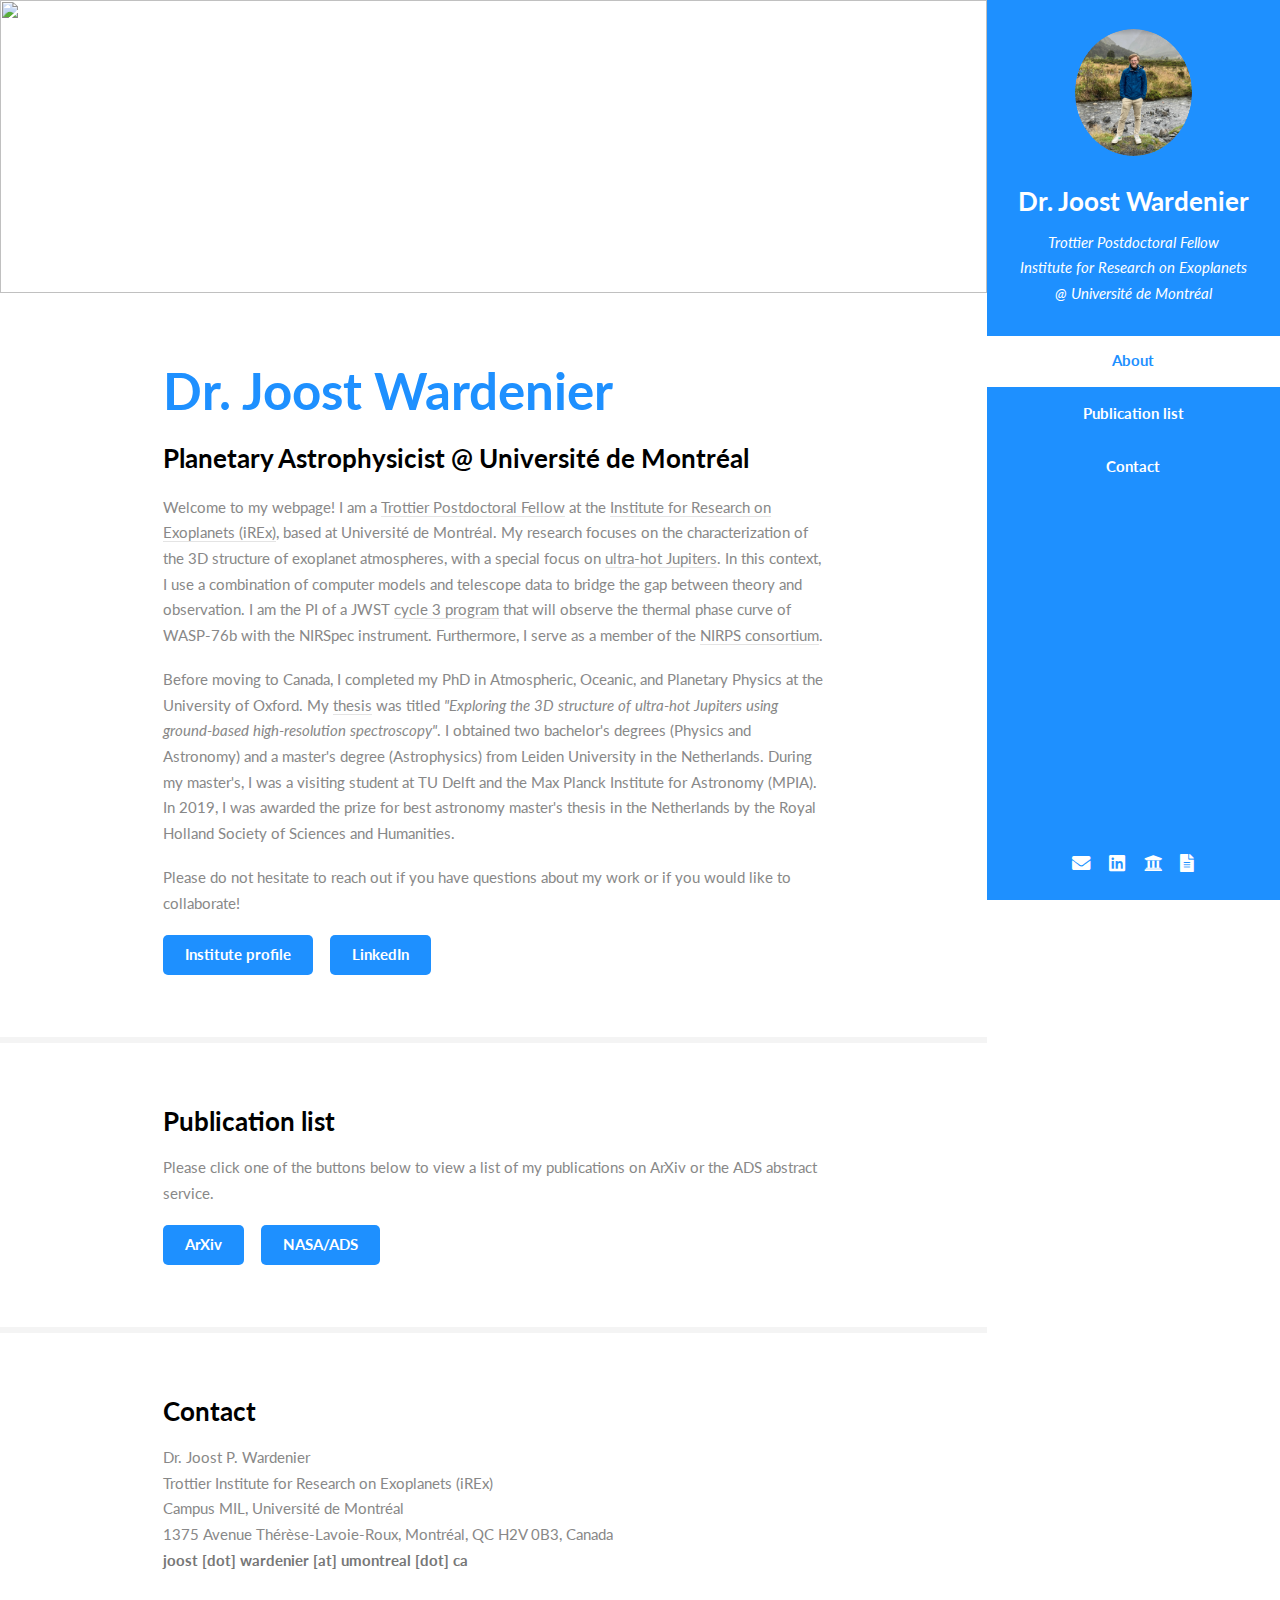
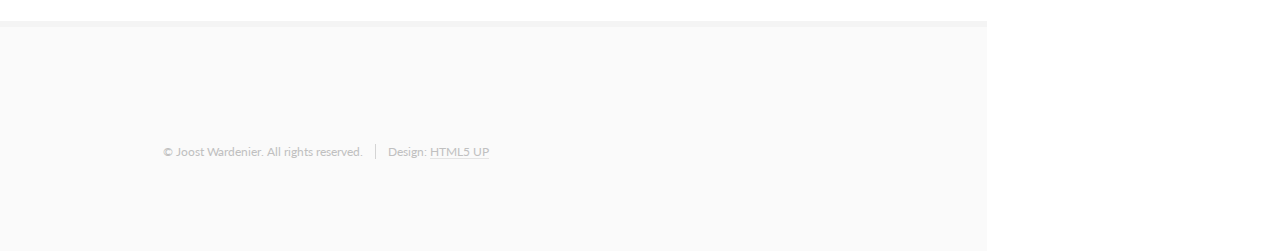
==== index.html @ abd18cdd "Update index.html" ====
<!DOCTYPE HTML>
<!--
	Read Only by HTML5 UP
	html5up.net | @ajlkn
	Free for personal and commercial use under the CCA 3.0 license (html5up.net/license)
-->
<html>
	<head>
		<title>Dr. Joost Wardenier</title>
		<meta charset="utf-8" />
		<meta name="viewport" content="width=device-width, initial-scale=1, user-scalable=no" />
		<link rel="stylesheet" href="assets/css/main.css" />
		<link rel="icon" type="image/x-icon" href="images/jwst.png">

		<meta name="keywords" content="joost, wardenier, exoplanets, atmospheres, astronomy, montreal, oxford, leiden">
		<meta name="description" content="Personal webpage of Dr. Joost Wardenier -- Planetary astrophysicist @ Université de Montréal">
		<meta name="author" content="Joost Wardenier">
	</head>
	<body class="is-preload">

		<!-- Header -->
			<section id="header">
				<header>
					<span class="image avatar"><img src="images/avatar4.png" alt="" /></span>
					<h1 id="logo"><a href="#">Dr. Joost Wardenier</a></h1>
					<p>Trottier Postdoctoral Fellow<br />
					Institute for Research on Exoplanets <br />
					@ Université de Montréal </p>
				</header>
				<nav id="nav">
					<ul>
						<li> <b> <a href="#one" class="active"> About </a> </b> </li>
						<li> <b> <a href="#two">Publication list</a> </b> </li>
						<li> <b> <a href="#three">Contact</a> </b> </li>
					</ul>
				</nav>
				<footer>
					<ul class="icons">
						<li><a href="#three" class="icon solid fa-envelope"><span class="label">Email</span></a></li>
						<li><a href="https://www.linkedin.com/in/joostwardenier/" class="icon brands fa-linkedin"><span class="label">LinkedIn</span></a></li>
						<li><a href="https://exoplanetes.umontreal.ca/en/team-member/joost-wardenier/" class="icon solid fa-university"><span class="label">iREx</span></a></li>
						<li><a href="https://ui.adsabs.harvard.edu/search/q=author%3A%22Wardenier%2C%20J.%22%20year%3A2018-&sort=date%20desc%2C%20bibcode%20desc&p_=0" class="icon solid fa-file-alt"><span class="label">NASA/ADS</span></a></li>
						<!-- <li><a href="#" class="icon brands fa-github"><span class="label">Github</span></a></li> -->
					</ul>
				</footer>
			</section>

		<!-- Wrapper -->
			<div id="wrapper">

				<!-- Main -->
					<div id="main">

						<!-- One -->
							<section id="one">
								<div class="image main" data-position="center">
									<img src="images/banner.png" alt="" />
								</div>
								<div class="container">
									<header class="major">
										<h2>Dr. Joost Wardenier</h2>
										<p><font color="black">Planetary Astrophysicist @ Université de Montréal</font></p>
									</header>
									<p>Welcome to my webpage! I am a <a href="https://www.trottierfoundation.com/">Trottier Postdoctoral Fellow</a> at the <a href="https://exoplanetes.umontreal.ca/en">
										Institute for Research on Exoplanets (iREx)</a>, based at Université de Montréal.
									My research focuses on the characterization of the 3D structure of exoplanet atmospheres, with a special focus on
                  <a href="https://en.wikipedia.org/wiki/Hot_Jupiter#Ultra-hot_Jupiters">ultra-hot Jupiters</a>. In this context, I use a combination of computer models
									and telescope data to bridge the gap between theory and observation. I am the PI of a JWST <a href="https://www.stsci.edu/jwst/science-execution/program-information?id=5268">cycle 3 program</a>
									that will observe the thermal phase curve of
									WASP-76b with the NIRSpec instrument. Furthermore, I serve as a member of the <a href="https://www.eso.org/public/teles-instr/lasilla/36/nirps/">NIRPS consortium</a>.
								  </p> Before moving to Canada, I completed my PhD in Atmospheric, Oceanic, and Planetary Physics at the University of Oxford.
									My <a href="https://ora.ox.ac.uk/objects/uuid:b738a92e-bef1-4153-9829-dae3464c5ecd">thesis</a> was titled <i>"Exploring the 3D structure of ultra-hot Jupiters using ground-based high-resolution spectroscopy"</i>. I obtained two bachelor's
									degrees (Physics and Astronomy) and a master's degree (Astrophysics) from Leiden University in the Netherlands. During my master's, I was a visiting student
									at TU Delft and the Max Planck Institute for Astronomy (MPIA). In 2019, I was awarded the prize for best astronomy master's thesis in the Netherlands by
								  the Royal Holland Society of Sciences and Humanities.</p> Please do not hesitate to reach out if you have questions about my work or if you would like to collaborate! </p>
									<ul class="actions">
										<li><a href="https://exoplanetes.umontreal.ca/en/team-member/joost-wardenier/" class="button primary">Institute profile</a></li>
										<li><a href="https://www.linkedin.com/in/joostwardenier/" class="button primary">LinkedIn</a></li>
									</ul>
								</div>

              <!-- <div style="max-width:980px;margin:5px auto 10px auto;font-size:14px;">
								<div style="position:relative;padding: 0 0 67% 0;height:0;overflow:hidden;">
									<iframe style="position:absolute;top:0;left:0;width:80%;height:80%;display:block" src="https://www.fla-shop.com/visited-countries/embed/?vc=1ca032&uc=b3c3ca&hc=40bfa6&bc=ffffff" frameborder="0" scrolling="no"></iframe>
								</div>Create a map on <a href="https://www.fla-shop.com/visited-countries/">Fla-shop.com</a>
							</div> -->
							</section>

							<section id="two">
								<div class="container">
									<h3><font color="black">Publication list</font></h3>
									<p>Please click one of the buttons below to view a list of my publications on ArXiv or the ADS abstract service.
									 </p>
									 <ul class="actions">
	 									<li><a href="https://arxiv.org/search/?searchtype=author&query=Wardenier%2C+J+P" class="button primary">ArXiv</a></li>
	 									<li><a href="https://ui.adsabs.harvard.edu/search/q=author%3A%22Wardenier%2C%20J.%22%20year%3A2018-&sort=date%20desc%2C%20bibcode%20desc&p_=0" class="button primary">NASA/ADS</a></li>
	 								</ul>
								</div>
							</section>

						<section id="three">
							<div class="container">
								<h3><font color="black">Contact</font></h3>
								<p>Dr. Joost P. Wardenier <br> Trottier Institute for Research on Exoplanets (iREx) <br>
									 Campus MIL, Université de Montréal <br>
									 1375 Avenue Thérèse-Lavoie-Roux, Montréal, QC H2V 0B3, Canada <br>
								   <b>joost [dot] wardenier [at] umontreal [dot] ca</b>
								 </p>
							</div>
						</section>



				<!-- Footer -->
					<section id="footer">
						<div class="container">
							<ul class="copyright">
								<li>&copy; Joost Wardenier. All rights reserved.</li><li>Design: <a href="http://html5up.net">HTML5 UP</a></li>
							</ul>
						</div>
					</section>

			</div>

		<!-- Scripts -->
			<script src="assets/js/jquery.min.js"></script>
			<script src="assets/js/jquery.scrollex.min.js"></script>
			<script src="assets/js/jquery.scrolly.min.js"></script>
			<script src="assets/js/browser.min.js"></script>
			<script src="assets/js/breakpoints.min.js"></script>
			<script src="assets/js/util.js"></script>
			<script src="assets/js/main.js"></script>

	</body>
</html>
---- assets/css/main.css ----
@import url("fontawesome-all.min.css");
@import url("https://fonts.googleapis.com/css?family=Lato:400,400italic,700,700italic|Source+Code+Pro:400");

/*
	Read Only by HTML5 UP
	html5up.net | @ajlkn
	Free for personal and commercial use under the CCA 3.0 license (html5up.net/license)
*/

html, body, div, span, applet, object,
iframe, h1, h2, h3, h4, h5, h6, p, blockquote,
pre, a, abbr, acronym, address, big, cite,
code, del, dfn, em, img, ins, kbd, q, s, samp,
small, strike, strong, sub, sup, tt, var, b,
u, i, center, dl, dt, dd, ol, ul, li, fieldset,
form, label, legend, table, caption, tbody,
tfoot, thead, tr, th, td, article, aside,
canvas, details, embed, figure, figcaption,
footer, header, hgroup, menu, nav, output, ruby,
section, summary, time, mark, audio, video {
	margin: 0;
	padding: 0;
	border: 0;
	font-size: 100%;
	font: inherit;
	vertical-align: baseline;}

article, aside, details, figcaption, figure,
footer, header, hgroup, menu, nav, section {
	display: block;}

body {
	line-height: 1;
}

ol, ul {
	list-style: none;
}

blockquote, q {
	quotes: none;
}

	blockquote:before, blockquote:after, q:before, q:after {
		content: '';
		content: none;
	}

table {
	border-collapse: collapse;
	border-spacing: 0;
}

body {
	-webkit-text-size-adjust: none;
}

mark {
	background-color: transparent;
	color: inherit;
}

input::-moz-focus-inner {
	border: 0;
	padding: 0;
}

input, select, textarea {
	-moz-appearance: none;
	-webkit-appearance: none;
	-ms-appearance: none;
	appearance: none;
}

/* Basic */

	html {
		box-sizing: border-box;
	}

	*, *:before, *:after {
		box-sizing: inherit;
	}

	body {
		background: #fff;
	}

		body.is-preload *, body.is-preload *:before, body.is-preload *:after {
			-moz-animation: none !important;
			-webkit-animation: none !important;
			-ms-animation: none !important;
			animation: none !important;
			-moz-transition: none !important;
			-webkit-transition: none !important;
			-ms-transition: none !important;
			transition: none !important;
		}

	body, input, select, textarea {
		color: #888;
		font-family: "Lato", sans-serif;
		font-size: 16pt;
		font-weight: 400;
		line-height: 1.75em;
	}

	a {
		-moz-transition: color 0.2s ease-in-out, border-color 0.2s ease-in-out;
		-webkit-transition: color 0.2s ease-in-out, border-color 0.2s ease-in-out;
		-ms-transition: color 0.2s ease-in-out, border-color 0.2s ease-in-out;
		transition: color 0.2s ease-in-out, border-color 0.2s ease-in-out;
		border-bottom: solid 1px #e4e4e4;
		color: inherit;
		text-decoration: none;
	}

		a:hover {
			border-bottom-color: transparent;
			color: #1E90FF !important;
		}

	strong, b {
		color: #777;
		font-weight: 700;
	}

	em, i {
		font-style: italic;
	}

	p {
		margin: 0 0 1.25em 0;
	}

	h1, h2, h3, h4, h5, h6 {
		color: #777;
		font-weight: 700;
		line-height: 1em;
		margin: 0 0 0.5625em 0;
	}

		h1 a, h2 a, h3 a, h4 a, h5 a, h6 a {
			border: 0;
			color: inherit;
			text-decoration: none;
		}

	h2 {
		font-size: 2em;
		line-height: 1.5em;
	}

	h3 {
		font-size: 1.75em;
		line-height: 1.5em;
	}

	h4 {
		font-size: 1.25em;
		line-height: 1.5em;
	}

	h5 {
		font-size: 0.9em;
		line-height: 1.5em;
	}

	h6 {
		font-size: 0.7em;
		line-height: 1.5em;
	}

	sub {
		font-size: 0.8em;
		position: relative;
		top: 0.5em;
	}

	sup {
		font-size: 0.8em;
		position: relative;
		top: -0.5em;
	}

	hr {
		border: 0;
		border-bottom: solid 2px #f4f4f4;
		margin: 2.25em 0;
	}

		hr.major {
			margin: 3.375em 0;
		}

	blockquote {
		border-left: solid 8px #e4e4e4;
		font-style: italic;
		margin: 0 0 2.25em 0;
		padding: 0.5em 0 0.5em 2em;
	}

	code {
		background: #555;
		border-radius: 5px;
		color: #fff;
		font-family: "Source Code Pro", monospace;
		font-size: 0.9em;
		margin: 0 0.25em;
		padding: 0.25em 0.65em;
	}

	pre {
		font-family: "Source Code Pro", monospace;
		font-size: 0.9em;
		margin: 0 0 2.25em 0;
	}

		pre code {
			-webkit-overflow-scrolling: touch;
			display: block;
			line-height: 1.5em;
			overflow-x: auto;
			padding: 1em 1.5em;
		}

	.align-left {
		text-align: left;
	}

	.align-center {
		text-align: center;
	}

	.align-right {
		text-align: right;
	}

/* Row */

	.row {
		display: flex;
		flex-wrap: wrap;
		box-sizing: border-box;
		align-items: stretch;
	}

		.row > * {
			box-sizing: border-box;
		}

		.row.gtr-uniform > * > :last-child {
			margin-bottom: 0;
		}

		.row.aln-left {
			justify-content: flex-start;
		}

		.row.aln-center {
			justify-content: center;
		}

		.row.aln-right {
			justify-content: flex-end;
		}

		.row.aln-top {
			align-items: flex-start;
		}

		.row.aln-middle {
			align-items: center;
		}

		.row.aln-bottom {
			align-items: flex-end;
		}

		.row > .imp {
			order: -1;
		}

		.row > .col-1 {
			width: 8.33333%;
		}

		.row > .off-1 {
			margin-left: 8.33333%;
		}

		.row > .col-2 {
			width: 16.66667%;
		}

		.row > .off-2 {
			margin-left: 16.66667%;
		}

		.row > .col-3 {
			width: 25%;
		}

		.row > .off-3 {
			margin-left: 25%;
		}

		.row > .col-4 {
			width: 33.33333%;
		}

		.row > .off-4 {
			margin-left: 33.33333%;
		}

		.row > .col-5 {
			width: 41.66667%;
		}

		.row > .off-5 {
			margin-left: 41.66667%;
		}

		.row > .col-6 {
			width: 50%;
		}

		.row > .off-6 {
			margin-left: 50%;
		}

		.row > .col-7 {
			width: 58.33333%;
		}

		.row > .off-7 {
			margin-left: 58.33333%;
		}

		.row > .col-8 {
			width: 66.66667%;
		}

		.row > .off-8 {
			margin-left: 66.66667%;
		}

		.row > .col-9 {
			width: 75%;
		}

		.row > .off-9 {
			margin-left: 75%;
		}

		.row > .col-10 {
			width: 83.33333%;
		}

		.row > .off-10 {
			margin-left: 83.33333%;
		}

		.row > .col-11 {
			width: 91.66667%;
		}

		.row > .off-11 {
			margin-left: 91.66667%;
		}

		.row > .col-12 {
			width: 100%;
		}

		.row > .off-12 {
			margin-left: 100%;
		}

		.row.gtr-0 {
			margin-top: 0;
			margin-left: 0em;
		}

			.row.gtr-0 > * {
				padding: 0 0 0 0em;
			}

			.row.gtr-0.gtr-uniform {
				margin-top: 0em;
			}

				.row.gtr-0.gtr-uniform > * {
					padding-top: 0em;
				}

		.row.gtr-25 {
			margin-top: 0;
			margin-left: -0.5em;
		}

			.row.gtr-25 > * {
				padding: 0 0 0 0.5em;
			}

			.row.gtr-25.gtr-uniform {
				margin-top: -0.5em;
			}

				.row.gtr-25.gtr-uniform > * {
					padding-top: 0.5em;
				}

		.row.gtr-50 {
			margin-top: 0;
			margin-left: -1em;
		}

			.row.gtr-50 > * {
				padding: 0 0 0 1em;
			}

			.row.gtr-50.gtr-uniform {
				margin-top: -1em;
			}

				.row.gtr-50.gtr-uniform > * {
					padding-top: 1em;
				}

		.row {
			margin-top: 0;
			margin-left: -2em;
		}

			.row > * {
				padding: 0 0 0 2em;
			}

			.row.gtr-uniform {
				margin-top: -2em;
			}

				.row.gtr-uniform > * {
					padding-top: 2em;
				}

		.row.gtr-150 {
			margin-top: 0;
			margin-left: -3em;
		}

			.row.gtr-150 > * {
				padding: 0 0 0 3em;
			}

			.row.gtr-150.gtr-uniform {
				margin-top: -3em;
			}

				.row.gtr-150.gtr-uniform > * {
					padding-top: 3em;
				}

		.row.gtr-200 {
			margin-top: 0;
			margin-left: -4em;
		}

			.row.gtr-200 > * {
				padding: 0 0 0 4em;
			}

			.row.gtr-200.gtr-uniform {
				margin-top: -4em;
			}

				.row.gtr-200.gtr-uniform > * {
					padding-top: 4em;
				}

		@media screen and (max-width: 1680px) {

			.row {
				display: flex;
				flex-wrap: wrap;
				box-sizing: border-box;
				align-items: stretch;
			}

				.row > * {
					box-sizing: border-box;
				}

				.row.gtr-uniform > * > :last-child {
					margin-bottom: 0;
				}

				.row.aln-left {
					justify-content: flex-start;
				}

				.row.aln-center {
					justify-content: center;
				}

				.row.aln-right {
					justify-content: flex-end;
				}

				.row.aln-top {
					align-items: flex-start;
				}

				.row.aln-middle {
					align-items: center;
				}

				.row.aln-bottom {
					align-items: flex-end;
				}

				.row > .imp-xlarge {
					order: -1;
				}

				.row > .col-1-xlarge {
					width: 8.33333%;
				}

				.row > .off-1-xlarge {
					margin-left: 8.33333%;
				}

				.row > .col-2-xlarge {
					width: 16.66667%;
				}

				.row > .off-2-xlarge {
					margin-left: 16.66667%;
				}

				.row > .col-3-xlarge {
					width: 25%;
				}

				.row > .off-3-xlarge {
					margin-left: 25%;
				}

				.row > .col-4-xlarge {
					width: 33.33333%;
				}

				.row > .off-4-xlarge {
					margin-left: 33.33333%;
				}

				.row > .col-5-xlarge {
					width: 41.66667%;
				}

				.row > .off-5-xlarge {
					margin-left: 41.66667%;
				}

				.row > .col-6-xlarge {
					width: 50%;
				}

				.row > .off-6-xlarge {
					margin-left: 50%;
				}

				.row > .col-7-xlarge {
					width: 58.33333%;
				}

				.row > .off-7-xlarge {
					margin-left: 58.33333%;
				}

				.row > .col-8-xlarge {
					width: 66.66667%;
				}

				.row > .off-8-xlarge {
					margin-left: 66.66667%;
				}

				.row > .col-9-xlarge {
					width: 75%;
				}

				.row > .off-9-xlarge {
					margin-left: 75%;
				}

				.row > .col-10-xlarge {
					width: 83.33333%;
				}

				.row > .off-10-xlarge {
					margin-left: 83.33333%;
				}

				.row > .col-11-xlarge {
					width: 91.66667%;
				}

				.row > .off-11-xlarge {
					margin-left: 91.66667%;
				}

				.row > .col-12-xlarge {
					width: 100%;
				}

				.row > .off-12-xlarge {
					margin-left: 100%;
				}

				.row.gtr-0 {
					margin-top: 0;
					margin-left: 0em;
				}

					.row.gtr-0 > * {
						padding: 0 0 0 0em;
					}

					.row.gtr-0.gtr-uniform {
						margin-top: 0em;
					}

						.row.gtr-0.gtr-uniform > * {
							padding-top: 0em;
						}

				.row.gtr-25 {
					margin-top: 0;
					margin-left: -0.5em;
				}

					.row.gtr-25 > * {
						padding: 0 0 0 0.5em;
					}

					.row.gtr-25.gtr-uniform {
						margin-top: -0.5em;
					}

						.row.gtr-25.gtr-uniform > * {
							padding-top: 0.5em;
						}

				.row.gtr-50 {
					margin-top: 0;
					margin-left: -1em;
				}

					.row.gtr-50 > * {
						padding: 0 0 0 1em;
					}

					.row.gtr-50.gtr-uniform {
						margin-top: -1em;
					}

						.row.gtr-50.gtr-uniform > * {
							padding-top: 1em;
						}

				.row {
					margin-top: 0;
					margin-left: -2em;
				}

					.row > * {
						padding: 0 0 0 2em;
					}

					.row.gtr-uniform {
						margin-top: -2em;
					}

						.row.gtr-uniform > * {
							padding-top: 2em;
						}

				.row.gtr-150 {
					margin-top: 0;
					margin-left: -3em;
				}

					.row.gtr-150 > * {
						padding: 0 0 0 3em;
					}

					.row.gtr-150.gtr-uniform {
						margin-top: -3em;
					}

						.row.gtr-150.gtr-uniform > * {
							padding-top: 3em;
						}

				.row.gtr-200 {
					margin-top: 0;
					margin-left: -4em;
				}

					.row.gtr-200 > * {
						padding: 0 0 0 4em;
					}

					.row.gtr-200.gtr-uniform {
						margin-top: -4em;
					}

						.row.gtr-200.gtr-uniform > * {
							padding-top: 4em;
						}

		}

		@media screen and (max-width: 1280px) {

			.row {
				display: flex;
				flex-wrap: wrap;
				box-sizing: border-box;
				align-items: stretch;
			}

				.row > * {
					box-sizing: border-box;
				}

				.row.gtr-uniform > * > :last-child {
					margin-bottom: 0;
				}

				.row.aln-left {
					justify-content: flex-start;
				}

				.row.aln-center {
					justify-content: center;
				}

				.row.aln-right {
					justify-content: flex-end;
				}

				.row.aln-top {
					align-items: flex-start;
				}

				.row.aln-middle {
					align-items: center;
				}

				.row.aln-bottom {
					align-items: flex-end;
				}

				.row > .imp-large {
					order: -1;
				}

				.row > .col-1-large {
					width: 8.33333%;
				}

				.row > .off-1-large {
					margin-left: 8.33333%;
				}

				.row > .col-2-large {
					width: 16.66667%;
				}

				.row > .off-2-large {
					margin-left: 16.66667%;
				}

				.row > .col-3-large {
					width: 25%;
				}

				.row > .off-3-large {
					margin-left: 25%;
				}

				.row > .col-4-large {
					width: 33.33333%;
				}

				.row > .off-4-large {
					margin-left: 33.33333%;
				}

				.row > .col-5-large {
					width: 41.66667%;
				}

				.row > .off-5-large {
					margin-left: 41.66667%;
				}

				.row > .col-6-large {
					width: 50%;
				}

				.row > .off-6-large {
					margin-left: 50%;
				}

				.row > .col-7-large {
					width: 58.33333%;
				}

				.row > .off-7-large {
					margin-left: 58.33333%;
				}

				.row > .col-8-large {
					width: 66.66667%;
				}

				.row > .off-8-large {
					margin-left: 66.66667%;
				}

				.row > .col-9-large {
					width: 75%;
				}

				.row > .off-9-large {
					margin-left: 75%;
				}

				.row > .col-10-large {
					width: 83.33333%;
				}

				.row > .off-10-large {
					margin-left: 83.33333%;
				}

				.row > .col-11-large {
					width: 91.66667%;
				}

				.row > .off-11-large {
					margin-left: 91.66667%;
				}

				.row > .col-12-large {
					width: 100%;
				}

				.row > .off-12-large {
					margin-left: 100%;
				}

				.row.gtr-0 {
					margin-top: 0;
					margin-left: 0em;
				}

					.row.gtr-0 > * {
						padding: 0 0 0 0em;
					}

					.row.gtr-0.gtr-uniform {
						margin-top: 0em;
					}

						.row.gtr-0.gtr-uniform > * {
							padding-top: 0em;
						}

				.row.gtr-25 {
					margin-top: 0;
					margin-left: -0.375em;
				}

					.row.gtr-25 > * {
						padding: 0 0 0 0.375em;
					}

					.row.gtr-25.gtr-uniform {
						margin-top: -0.375em;
					}

						.row.gtr-25.gtr-uniform > * {
							padding-top: 0.375em;
						}

				.row.gtr-50 {
					margin-top: 0;
					margin-left: -0.75em;
				}

					.row.gtr-50 > * {
						padding: 0 0 0 0.75em;
					}

					.row.gtr-50.gtr-uniform {
						margin-top: -0.75em;
					}

						.row.gtr-50.gtr-uniform > * {
							padding-top: 0.75em;
						}

				.row {
					margin-top: 0;
					margin-left: -1.5em;
				}

					.row > * {
						padding: 0 0 0 1.5em;
					}

					.row.gtr-uniform {
						margin-top: -1.5em;
					}

						.row.gtr-uniform > * {
							padding-top: 1.5em;
						}

				.row.gtr-150 {
					margin-top: 0;
					margin-left: -2.25em;
				}

					.row.gtr-150 > * {
						padding: 0 0 0 2.25em;
					}

					.row.gtr-150.gtr-uniform {
						margin-top: -2.25em;
					}

						.row.gtr-150.gtr-uniform > * {
							padding-top: 2.25em;
						}

				.row.gtr-200 {
					margin-top: 0;
					margin-left: -3em;
				}

					.row.gtr-200 > * {
						padding: 0 0 0 3em;
					}

					.row.gtr-200.gtr-uniform {
						margin-top: -3em;
					}

						.row.gtr-200.gtr-uniform > * {
							padding-top: 3em;
						}

		}

		@media screen and (max-width: 1024px) {

			.row {
				display: flex;
				flex-wrap: wrap;
				box-sizing: border-box;
				align-items: stretch;
			}

				.row > * {
					box-sizing: border-box;
				}

				.row.gtr-uniform > * > :last-child {
					margin-bottom: 0;
				}

				.row.aln-left {
					justify-content: flex-start;
				}

				.row.aln-center {
					justify-content: center;
				}

				.row.aln-right {
					justify-content: flex-end;
				}

				.row.aln-top {
					align-items: flex-start;
				}

				.row.aln-middle {
					align-items: center;
				}

				.row.aln-bottom {
					align-items: flex-end;
				}

				.row > .imp-medium {
					order: -1;
				}

				.row > .col-1-medium {
					width: 8.33333%;
				}

				.row > .off-1-medium {
					margin-left: 8.33333%;
				}

				.row > .col-2-medium {
					width: 16.66667%;
				}

				.row > .off-2-medium {
					margin-left: 16.66667%;
				}

				.row > .col-3-medium {
					width: 25%;
				}

				.row > .off-3-medium {
					margin-left: 25%;
				}

				.row > .col-4-medium {
					width: 33.33333%;
				}

				.row > .off-4-medium {
					margin-left: 33.33333%;
				}

				.row > .col-5-medium {
					width: 41.66667%;
				}

				.row > .off-5-medium {
					margin-left: 41.66667%;
				}

				.row > .col-6-medium {
					width: 50%;
				}

				.row > .off-6-medium {
					margin-left: 50%;
				}

				.row > .col-7-medium {
					width: 58.33333%;
				}

				.row > .off-7-medium {
					margin-left: 58.33333%;
				}

				.row > .col-8-medium {
					width: 66.66667%;
				}

				.row > .off-8-medium {
					margin-left: 66.66667%;
				}

				.row > .col-9-medium {
					width: 75%;
				}

				.row > .off-9-medium {
					margin-left: 75%;
				}

				.row > .col-10-medium {
					width: 83.33333%;
				}

				.row > .off-10-medium {
					margin-left: 83.33333%;
				}

				.row > .col-11-medium {
					width: 91.66667%;
				}

				.row > .off-11-medium {
					margin-left: 91.66667%;
				}

				.row > .col-12-medium {
					width: 100%;
				}

				.row > .off-12-medium {
					margin-left: 100%;
				}

				.row.gtr-0 {
					margin-top: 0;
					margin-left: 0em;
				}

					.row.gtr-0 > * {
						padding: 0 0 0 0em;
					}

					.row.gtr-0.gtr-uniform {
						margin-top: 0em;
					}

						.row.gtr-0.gtr-uniform > * {
							padding-top: 0em;
						}

				.row.gtr-25 {
					margin-top: 0;
					margin-left: -0.375em;
				}

					.row.gtr-25 > * {
						padding: 0 0 0 0.375em;
					}

					.row.gtr-25.gtr-uniform {
						margin-top: -0.375em;
					}

						.row.gtr-25.gtr-uniform > * {
							padding-top: 0.375em;
						}

				.row.gtr-50 {
					margin-top: 0;
					margin-left: -0.75em;
				}

					.row.gtr-50 > * {
						padding: 0 0 0 0.75em;
					}

					.row.gtr-50.gtr-uniform {
						margin-top: -0.75em;
					}

						.row.gtr-50.gtr-uniform > * {
							padding-top: 0.75em;
						}

				.row {
					margin-top: 0;
					margin-left: -1.5em;
				}

					.row > * {
						padding: 0 0 0 1.5em;
					}

					.row.gtr-uniform {
						margin-top: -1.5em;
					}

						.row.gtr-uniform > * {
							padding-top: 1.5em;
						}

				.row.gtr-150 {
					margin-top: 0;
					margin-left: -2.25em;
				}

					.row.gtr-150 > * {
						padding: 0 0 0 2.25em;
					}

					.row.gtr-150.gtr-uniform {
						margin-top: -2.25em;
					}

						.row.gtr-150.gtr-uniform > * {
							padding-top: 2.25em;
						}

				.row.gtr-200 {
					margin-top: 0;
					margin-left: -3em;
				}

					.row.gtr-200 > * {
						padding: 0 0 0 3em;
					}

					.row.gtr-200.gtr-uniform {
						margin-top: -3em;
					}

						.row.gtr-200.gtr-uniform > * {
							padding-top: 3em;
						}

		}

		@media screen and (max-width: 736px) {

			.row {
				display: flex;
				flex-wrap: wrap;
				box-sizing: border-box;
				align-items: stretch;
			}

				.row > * {
					box-sizing: border-box;
				}

				.row.gtr-uniform > * > :last-child {
					margin-bottom: 0;
				}

				.row.aln-left {
					justify-content: flex-start;
				}

				.row.aln-center {
					justify-content: center;
				}

				.row.aln-right {
					justify-content: flex-end;
				}

				.row.aln-top {
					align-items: flex-start;
				}

				.row.aln-middle {
					align-items: center;
				}

				.row.aln-bottom {
					align-items: flex-end;
				}

				.row > .imp-small {
					order: -1;
				}

				.row > .col-1-small {
					width: 8.33333%;
				}

				.row > .off-1-small {
					margin-left: 8.33333%;
				}

				.row > .col-2-small {
					width: 16.66667%;
				}

				.row > .off-2-small {
					margin-left: 16.66667%;
				}

				.row > .col-3-small {
					width: 25%;
				}

				.row > .off-3-small {
					margin-left: 25%;
				}

				.row > .col-4-small {
					width: 33.33333%;
				}

				.row > .off-4-small {
					margin-left: 33.33333%;
				}

				.row > .col-5-small {
					width: 41.66667%;
				}

				.row > .off-5-small {
					margin-left: 41.66667%;
				}

				.row > .col-6-small {
					width: 50%;
				}

				.row > .off-6-small {
					margin-left: 50%;
				}

				.row > .col-7-small {
					width: 58.33333%;
				}

				.row > .off-7-small {
					margin-left: 58.33333%;
				}

				.row > .col-8-small {
					width: 66.66667%;
				}

				.row > .off-8-small {
					margin-left: 66.66667%;
				}

				.row > .col-9-small {
					width: 75%;
				}

				.row > .off-9-small {
					margin-left: 75%;
				}

				.row > .col-10-small {
					width: 83.33333%;
				}

				.row > .off-10-small {
					margin-left: 83.33333%;
				}

				.row > .col-11-small {
					width: 91.66667%;
				}

				.row > .off-11-small {
					margin-left: 91.66667%;
				}

				.row > .col-12-small {
					width: 100%;
				}

				.row > .off-12-small {
					margin-left: 100%;
				}

				.row.gtr-0 {
					margin-top: 0;
					margin-left: 0em;
				}

					.row.gtr-0 > * {
						padding: 0 0 0 0em;
					}

					.row.gtr-0.gtr-uniform {
						margin-top: 0em;
					}

						.row.gtr-0.gtr-uniform > * {
							padding-top: 0em;
						}

				.row.gtr-25 {
					margin-top: 0;
					margin-left: -0.3125em;
				}

					.row.gtr-25 > * {
						padding: 0 0 0 0.3125em;
					}

					.row.gtr-25.gtr-uniform {
						margin-top: -0.3125em;
					}

						.row.gtr-25.gtr-uniform > * {
							padding-top: 0.3125em;
						}

				.row.gtr-50 {
					margin-top: 0;
					margin-left: -0.625em;
				}

					.row.gtr-50 > * {
						padding: 0 0 0 0.625em;
					}

					.row.gtr-50.gtr-uniform {
						margin-top: -0.625em;
					}

						.row.gtr-50.gtr-uniform > * {
							padding-top: 0.625em;
						}

				.row {
					margin-top: 0;
					margin-left: -1.25em;
				}

					.row > * {
						padding: 0 0 0 1.25em;
					}

					.row.gtr-uniform {
						margin-top: -1.25em;
					}

						.row.gtr-uniform > * {
							padding-top: 1.25em;
						}

				.row.gtr-150 {
					margin-top: 0;
					margin-left: -1.875em;
				}

					.row.gtr-150 > * {
						padding: 0 0 0 1.875em;
					}

					.row.gtr-150.gtr-uniform {
						margin-top: -1.875em;
					}

						.row.gtr-150.gtr-uniform > * {
							padding-top: 1.875em;
						}

				.row.gtr-200 {
					margin-top: 0;
					margin-left: -2.5em;
				}

					.row.gtr-200 > * {
						padding: 0 0 0 2.5em;
					}

					.row.gtr-200.gtr-uniform {
						margin-top: -2.5em;
					}

						.row.gtr-200.gtr-uniform > * {
							padding-top: 2.5em;
						}

		}

		@media screen and (max-width: 480px) {

			.row {
				display: flex;
				flex-wrap: wrap;
				box-sizing: border-box;
				align-items: stretch;
			}

				.row > * {
					box-sizing: border-box;
				}

				.row.gtr-uniform > * > :last-child {
					margin-bottom: 0;
				}

				.row.aln-left {
					justify-content: flex-start;
				}

				.row.aln-center {
					justify-content: center;
				}

				.row.aln-right {
					justify-content: flex-end;
				}

				.row.aln-top {
					align-items: flex-start;
				}

				.row.aln-middle {
					align-items: center;
				}

				.row.aln-bottom {
					align-items: flex-end;
				}

				.row > .imp-xsmall {
					order: -1;
				}

				.row > .col-1-xsmall {
					width: 8.33333%;
				}

				.row > .off-1-xsmall {
					margin-left: 8.33333%;
				}

				.row > .col-2-xsmall {
					width: 16.66667%;
				}

				.row > .off-2-xsmall {
					margin-left: 16.66667%;
				}

				.row > .col-3-xsmall {
					width: 25%;
				}

				.row > .off-3-xsmall {
					margin-left: 25%;
				}

				.row > .col-4-xsmall {
					width: 33.33333%;
				}

				.row > .off-4-xsmall {
					margin-left: 33.33333%;
				}

				.row > .col-5-xsmall {
					width: 41.66667%;
				}

				.row > .off-5-xsmall {
					margin-left: 41.66667%;
				}

				.row > .col-6-xsmall {
					width: 50%;
				}

				.row > .off-6-xsmall {
					margin-left: 50%;
				}

				.row > .col-7-xsmall {
					width: 58.33333%;
				}

				.row > .off-7-xsmall {
					margin-left: 58.33333%;
				}

				.row > .col-8-xsmall {
					width: 66.66667%;
				}

				.row > .off-8-xsmall {
					margin-left: 66.66667%;
				}

				.row > .col-9-xsmall {
					width: 75%;
				}

				.row > .off-9-xsmall {
					margin-left: 75%;
				}

				.row > .col-10-xsmall {
					width: 83.33333%;
				}

				.row > .off-10-xsmall {
					margin-left: 83.33333%;
				}

				.row > .col-11-xsmall {
					width: 91.66667%;
				}

				.row > .off-11-xsmall {
					margin-left: 91.66667%;
				}

				.row > .col-12-xsmall {
					width: 100%;
				}

				.row > .off-12-xsmall {
					margin-left: 100%;
				}

				.row.gtr-0 {
					margin-top: 0;
					margin-left: 0em;
				}

					.row.gtr-0 > * {
						padding: 0 0 0 0em;
					}

					.row.gtr-0.gtr-uniform {
						margin-top: 0em;
					}

						.row.gtr-0.gtr-uniform > * {
							padding-top: 0em;
						}

				.row.gtr-25 {
					margin-top: 0;
					margin-left: -0.3125em;
				}

					.row.gtr-25 > * {
						padding: 0 0 0 0.3125em;
					}

					.row.gtr-25.gtr-uniform {
						margin-top: -0.3125em;
					}

						.row.gtr-25.gtr-uniform > * {
							padding-top: 0.3125em;
						}

				.row.gtr-50 {
					margin-top: 0;
					margin-left: -0.625em;
				}

					.row.gtr-50 > * {
						padding: 0 0 0 0.625em;
					}

					.row.gtr-50.gtr-uniform {
						margin-top: -0.625em;
					}

						.row.gtr-50.gtr-uniform > * {
							padding-top: 0.625em;
						}

				.row {
					margin-top: 0;
					margin-left: -1.25em;
				}

					.row > * {
						padding: 0 0 0 1.25em;
					}

					.row.gtr-uniform {
						margin-top: -1.25em;
					}

						.row.gtr-uniform > * {
							padding-top: 1.25em;
						}

				.row.gtr-150 {
					margin-top: 0;
					margin-left: -1.875em;
				}

					.row.gtr-150 > * {
						padding: 0 0 0 1.875em;
					}

					.row.gtr-150.gtr-uniform {
						margin-top: -1.875em;
					}

						.row.gtr-150.gtr-uniform > * {
							padding-top: 1.875em;
						}

				.row.gtr-200 {
					margin-top: 0;
					margin-left: -2.5em;
				}

					.row.gtr-200 > * {
						padding: 0 0 0 2.5em;
					}

					.row.gtr-200.gtr-uniform {
						margin-top: -2.5em;
					}

						.row.gtr-200.gtr-uniform > * {
							padding-top: 2.5em;
						}

		}

/* Container */

	.container {
		margin: 0 auto;
		max-width: calc(100% - 4.5em);
		width: 45em;
	}

		.container.xsmall {
			width: 11.25em;
		}

		.container.small {
			width: 22.5em;
		}

		.container.medium {
			width: 33.75em;
		}

		.container.large {
			width: 56.25em;
		}

		.container.xlarge {
			width: 67.5em;
		}

		.container.max {
			width: 100%;
		}

		@media screen and (max-width: 1024px) {

			.container {
				width: 100% !important;
			}

		}

		@media screen and (max-width: 480px) {

			.container {
				max-width: calc(100% - 3.375em);
			}

		}

/* Section/Article */

	section.special, article.special {
		text-align: center;
	}

	header p {
		color: #aaa;
		position: relative;
		margin: 0 0 0.6875em 0;
	}

	header h2 + p {
		font-size: 1.25em;
		margin-top: -1.5em;
		line-height: 1.5em;
	}

	header h3 + p {
		font-size: 1.1em;
		margin-top: -0.35em;
		line-height: 1.5em;
	}

	header h4 + p,
	header h5 + p,
	header h6 + p {
		font-size: 0.9em;
		margin-top: -0.25em;
		line-height: 1.5em;
	}

	header.major h2 {
		color: #1E90FF;
		font-size: 3.5em;
	}

		header.major h2 + p {
			color: #777;
			font-size: 1.75em;
			font-weight: 700;
			margin-top: -0.75em;
		}

/* Form */

	form {
		margin: 0 0 2.25em 0;
	}

	label {
		color: #777;
		display: block;
		font-size: 0.9em;
		font-weight: 700;
		margin: 0 0 1.125em 0;
	}

	input::-moz-focus-inner {
		border: 0;
		padding: 0;
	}

	input[type="text"],
	input[type="password"],
	input[type="email"],
	select,
	textarea {
		-moz-appearance: none;
		-webkit-appearance: none;
		-ms-appearance: none;
		appearance: none;
		border-radius: 5px;
		border: none;
		border: solid 2px #e4e4e4;
		color: inherit;
		display: block;
		outline: 0;
		padding: 0 1em;
		text-decoration: none;
		width: 100%;
	}

		input[type="text"]:invalid,
		input[type="password"]:invalid,
		input[type="email"]:invalid,
		select:invalid,
		textarea:invalid {
			box-shadow: none;
		}

		input[type="text"]:focus,
		input[type="password"]:focus,
		input[type="email"]:focus,
		select:focus,
		textarea:focus {
			border-color: #1E90FF;
		}

	select {
		background-image: url("data:image/svg+xml;charset=utf8,%3Csvg xmlns='http://www.w3.org/2000/svg' width='40' height='40' preserveAspectRatio='none' viewBox='0 0 40 40'%3E%3Cpath d='M9.4,12.3l10.4,10.4l10.4-10.4c0.2-0.2,0.5-0.4,0.9-0.4c0.3,0,0.6,0.1,0.9,0.4l3.3,3.3c0.2,0.2,0.4,0.5,0.4,0.9 c0,0.4-0.1,0.6-0.4,0.9L20.7,31.9c-0.2,0.2-0.5,0.4-0.9,0.4c-0.3,0-0.6-0.1-0.9-0.4L4.3,17.3c-0.2-0.2-0.4-0.5-0.4-0.9 c0-0.4,0.1-0.6,0.4-0.9l3.3-3.3c0.2-0.2,0.5-0.4,0.9-0.4S9.1,12.1,9.4,12.3z' fill='%23e4e4e4' /%3E%3C/svg%3E");
		background-size: 1.25em;
		background-repeat: no-repeat;
		background-position: calc(100% - 1em) center;
		height: 2.75em;
		padding-right: 2.75em;
		text-overflow: ellipsis;
	}

		select option {
			color: #777;
			background: #fff;
		}

		select:focus::-ms-value {
			background-color: transparent;
		}

		select::-ms-expand {
			display: none;
		}

	input[type="text"],
	input[type="password"],
	input[type="email"],
	select {
		height: 2.75em;
	}

	textarea {
		padding: 0.75em 1em;
	}

	input[type="checkbox"],
	input[type="radio"] {
		-moz-appearance: none;
		-webkit-appearance: none;
		-ms-appearance: none;
		appearance: none;
		display: block;
		float: left;
		margin-right: -2em;
		opacity: 0;
		width: 1em;
		z-index: -1;
	}

		input[type="checkbox"] + label,
		input[type="radio"] + label {
			text-decoration: none;
			color: #888;
			cursor: pointer;
			display: inline-block;
			font-size: 1em;
			font-weight: 400;
			padding-left: 2.4em;
			padding-right: 0.75em;
			position: relative;
		}

			input[type="checkbox"] + label:before,
			input[type="radio"] + label:before {
				-moz-osx-font-smoothing: grayscale;
				-webkit-font-smoothing: antialiased;
				display: inline-block;
				font-style: normal;
				font-variant: normal;
				text-rendering: auto;
				line-height: 1;
				text-transform: none !important;
				font-family: 'Font Awesome 5 Free';
				font-weight: 900;
			}

			input[type="checkbox"] + label:before,
			input[type="radio"] + label:before {
				background: #fafafa;
				border-radius: 5px;
				border: solid 2px #e4e4e4;
				content: '';
				display: inline-block;
				font-size: 0.8em;
				height: 2.0625em;
				left: 0;
				line-height: 2.0625em;
				position: absolute;
				text-align: center;
				top: 0;
				width: 2.0625em;
			}

		input[type="checkbox"]:checked + label:before,
		input[type="radio"]:checked + label:before {
			background: #989898;
			border-color: #989898;
			color: #ffffff;
			content: '\f00c';
		}

		input[type="checkbox"]:focus + label:before,
		input[type="radio"]:focus + label:before {
			border-color: #1E90FF;
		}

	input[type="checkbox"] + label:before {
		border-radius: 5px;
	}

	input[type="radio"] + label:before {
		border-radius: 100%;
	}

	::-webkit-input-placeholder {
		color: #aaa !important;
		font-style: italic;
		opacity: 1.0;
	}

	:-moz-placeholder {
		color: #aaa !important;
		font-style: italic;
		opacity: 1.0;
	}

	::-moz-placeholder {
		color: #aaa !important;
		font-style: italic;
		opacity: 1.0;
	}

	:-ms-input-placeholder {
		color: #aaa !important;
		font-style: italic;
		opacity: 1.0;
	}

/* Box */

	.box {
		border-radius: 5px;
		border: solid 2px #e4e4e4;
		margin-bottom: 2.25em;
		padding: 1.5em;
	}

		.box > :last-child,
		.box > :last-child > :last-child,
		.box > :last-child > :last-child > :last-child {
			margin-bottom: 0;
		}

		.box.alt {
			border: 0;
			border-radius: 0;
			padding: 0;
		}

/* Icon */

	.icon {
		text-decoration: none;
		border-bottom: none;
		position: relative;
	}

		.icon:before {
			-moz-osx-font-smoothing: grayscale;
			-webkit-font-smoothing: antialiased;
			display: inline-block;
			font-style: normal;
			font-variant: normal;
			text-rendering: auto;
			line-height: 1;
			text-transform: none !important;
			font-family: 'Font Awesome 5 Free';
			font-weight: 400;
		}

		.icon > .label {
			display: none;
		}

		.icon:before {
			line-height: inherit;
		}

		.icon.solid:before {
			font-weight: 900;
		}

		.icon.brands:before {
			font-family: 'Font Awesome 5 Brands';
		}

/* Image */

	.image {
		border-radius: 5px;
		border: 0;
		display: inline-block;
		position: relative;
	}

		.image[data-position] img {
			-moz-object-fit: cover;
			-webkit-object-fit: cover;
			-ms-object-fit: cover;
			object-fit: cover;
			display: block;
			position: absolute;
			top: 0;
			left: 0;
			width: 100%;
			height: 100%;
		}

		.image[data-position="top left"] img {
			-moz-object-position: top left;
			-webkit-object-position: top left;
			-ms-object-position: top left;
			object-position: top left;
		}

		.image[data-position="top"] img {
			-moz-object-position: top;
			-webkit-object-position: top;
			-ms-object-position: top;
			object-position: top;
		}

		.image[data-position="top right"] img {
			-moz-object-position: top right;
			-webkit-object-position: top right;
			-ms-object-position: top right;
			object-position: top right;
		}

		.image[data-position="right"] img {
			-moz-object-position: right;
			-webkit-object-position: right;
			-ms-object-position: right;
			object-position: right;
		}

		.image[data-position="bottom right"] img {
			-moz-object-position: bottom right;
			-webkit-object-position: bottom right;
			-ms-object-position: bottom right;
			object-position: bottom right;
		}

		.image[data-position="bottom"] img {
			-moz-object-position: bottom;
			-webkit-object-position: bottom;
			-ms-object-position: bottom;
			object-position: bottom;
		}

		.image[data-position="bottom left"] img {
			-moz-object-position: bottom left;
			-webkit-object-position: bottom left;
			-ms-object-position: bottom left;
			object-position: bottom left;
		}

		.image[data-position="left"] img {
			-moz-object-position: left;
			-webkit-object-position: left;
			-ms-object-position: left;
			object-position: left;
		}

		.image[data-position="center"] img {
			-moz-object-position: center;
			-webkit-object-position: center;
			-ms-object-position: center;
			object-position: center;
		}

		.image[data-position="25% 25%"] img {
			-moz-object-position: 25% 25%;
			-webkit-object-position: 25% 25%;
			-ms-object-position: 25% 25%;
			object-position: 25% 25%;
		}

		.image[data-position="75% 25%"] img {
			-moz-object-position: 75% 25%;
			-webkit-object-position: 75% 25%;
			-ms-object-position: 75% 25%;
			object-position: 75% 25%;
		}

		.image[data-position="75% 75%"] img {
			-moz-object-position: 75% 75%;
			-webkit-object-position: 75% 75%;
			-ms-object-position: 75% 75%;
			object-position: 75% 75%;
		}

		.image[data-position="25% 75%"] img {
			-moz-object-position: 25% 75%;
			-webkit-object-position: 25% 75%;
			-ms-object-position: 25% 75%;
			object-position: 25% 75%;
		}

		.image img {
			border-radius: 5px;
			display: block;
		}

		.image.left {
			float: left;
			margin: 0 2.5em 2em 0;
			top: 0.25em;
		}

		.image.right {
			float: right;
			margin: 0 0 2em 2.5em;
			top: 0.25em;
		}

		.image.fit {
			display: block;
			margin: 0 0 2.25em 0;
			width: 100%;
		}

			.image.fit img {
				display: block;
				width: 100%;
			}

		.image.avatar {
			border-radius: 100%;
			overflow: hidden;
		}

			.image.avatar img {
				border-radius: 100%;
				display: block;
				width: 100%;
			}

		.image.main {
			display: block;
			height: 20em;
			border-radius: 0;
		}

			.image.main img {
				border-radius: 0;
			}

/* List */

	ol {
		list-style: decimal;
		margin: 0 0 2.25em 0;
		padding-left: 1.25em;
	}

		ol li {
			padding-left: 0.25em;
		}

	ul {
		list-style: disc;
		margin: 0 0 2.25em 0;
		padding-left: 1em;
	}

		ul li {
			padding-left: 0.5em;
		}

		ul.alt {
			list-style: none;
			padding-left: 0;
		}

			ul.alt li {
				border-top: solid 2px #f4f4f4;
				padding: 0.5em 0;
			}

				ul.alt li:first-child {
					border-top: 0;
					padding-top: 0;
				}

	dl {
		margin: 0 0 2.25em 0;
	}

/* Actions */

	ul.actions {
		display: -moz-flex;
		display: -webkit-flex;
		display: -ms-flex;
		display: flex;
		cursor: default;
		list-style: none;
		margin-left: -1.125em;
		padding-left: 0;
	}

		ul.actions li {
			padding: 0 0 0 1.125em;
			vertical-align: middle;
		}

		ul.actions.special {
			-moz-justify-content: center;
			-webkit-justify-content: center;
			-ms-justify-content: center;
			justify-content: center;
			width: 100%;
			margin-left: 0;
		}

			ul.actions.special li:first-child {
				padding-left: 0;
			}

		ul.actions.stacked {
			-moz-flex-direction: column;
			-webkit-flex-direction: column;
			-ms-flex-direction: column;
			flex-direction: column;
			margin-left: 0;
		}

			ul.actions.stacked li {
				padding: 1.125em 0 0 0;
			}

				ul.actions.stacked li:first-child {
					padding-top: 0;
				}

		ul.actions.fit {
			width: calc(100% + 1.125em);
		}

			ul.actions.fit li {
				-moz-flex-grow: 1;
				-webkit-flex-grow: 1;
				-ms-flex-grow: 1;
				flex-grow: 1;
				-moz-flex-shrink: 1;
				-webkit-flex-shrink: 1;
				-ms-flex-shrink: 1;
				flex-shrink: 1;
				width: 100%;
			}

				ul.actions.fit li > * {
					width: 100%;
				}

			ul.actions.fit.stacked {
				width: 100%;
			}

		@media screen and (max-width: 480px) {

			ul.actions:not(.fixed) {
				-moz-flex-direction: column;
				-webkit-flex-direction: column;
				-ms-flex-direction: column;
				flex-direction: column;
				margin-left: 0;
				width: 100% !important;
			}

				ul.actions:not(.fixed) li {
					-moz-flex-grow: 1;
					-webkit-flex-grow: 1;
					-ms-flex-grow: 1;
					flex-grow: 1;
					-moz-flex-shrink: 1;
					-webkit-flex-shrink: 1;
					-ms-flex-shrink: 1;
					flex-shrink: 1;
					padding: 1.125em 0 0 0;
					text-align: center;
					width: 100%;
				}

					ul.actions:not(.fixed) li > * {
						width: 100%;
					}

					ul.actions:not(.fixed) li:first-child {
						padding-top: 0;
					}

					ul.actions:not(.fixed) li input[type="submit"],
					ul.actions:not(.fixed) li input[type="reset"],
					ul.actions:not(.fixed) li input[type="button"],
					ul.actions:not(.fixed) li button,
					ul.actions:not(.fixed) li .button {
						width: 100%;
					}

						ul.actions:not(.fixed) li input[type="submit"].icon:before,
						ul.actions:not(.fixed) li input[type="reset"].icon:before,
						ul.actions:not(.fixed) li input[type="button"].icon:before,
						ul.actions:not(.fixed) li button.icon:before,
						ul.actions:not(.fixed) li .button.icon:before {
							margin-left: -0.5rem;
						}

		}

/* Feature Icons */

	ul.feature-icons {
		list-style: none;
		padding-left: 0;
	}

		ul.feature-icons li {
			text-decoration: none;
			display: inline-block;
			margin: 0 0 1.6875em 0;
			padding: 0.35em 0 0 3.5em;
			position: relative;
			vertical-align: top;
			width: 48%;
		}

			ul.feature-icons li:before {
				-moz-osx-font-smoothing: grayscale;
				-webkit-font-smoothing: antialiased;
				display: inline-block;
				font-style: normal;
				font-variant: normal;
				text-rendering: auto;
				line-height: 1;
				text-transform: none !important;
				font-family: 'Font Awesome 5 Free';
				font-weight: 400;
			}

			ul.feature-icons li:before {
				background: #1E90FF;
				border-radius: 100%;
				color: #ffffff;
				display: block;
				height: 2.5em;
				left: 0;
				line-height: 2.5em;
				position: absolute;
				text-align: center;
				top: 0;
				width: 2.5em;
			}

/* Icons */

	ul.icons {
		cursor: default;
		list-style: none;
		padding-left: 0;
	}

		ul.icons li {
			display: inline-block;
			padding: 0 1em 0 0;
		}

			ul.icons li:last-child {
				padding-right: 0 !important;
			}

			ul.icons li .icon:before {
				font-size: 1.25em;
			}

/* Table */

	.table-wrapper {
		-webkit-overflow-scrolling: touch;
		overflow-x: auto;
	}

	table {
		margin: 0 0 2.25em 0;
		width: 100%;
	}

		table tbody tr {
			border: solid 2px #f4f4f4;
			border-left: 0;
			border-right: 0;
		}

			table tbody tr:nth-child(2n + 1) {
				background-color: #fafafa;
			}

		table td {
			padding: 0.75em 0.75em;
		}

		table th {
			color: #777;
			font-size: 0.9em;
			font-weight: 700;
			padding: 0 0.75em 0.75em 0.75em;
			text-align: left;
		}

		table thead {
			border-bottom: solid 4px #e4e4e4;
		}

		table tfoot {
			border-top: solid 4px #e4e4e4;
		}

		table.alt {
			border-collapse: separate;
		}

			table.alt tbody tr td {
				border: solid 2px #e4e4e4;
				border-left-width: 0;
				border-top-width: 0;
			}

				table.alt tbody tr td:first-child {
					border-left-width: 2px;
				}

			table.alt tbody tr:first-child td {
				border-top-width: 2px;
			}

			table.alt thead {
				border-bottom: 0;
			}

			table.alt tfoot {
				border-top: 0;
			}

/* Button */

	input[type="submit"],
	input[type="reset"],
	input[type="button"],
	.button {
		-moz-appearance: none;
		-webkit-appearance: none;
		-ms-appearance: none;
		appearance: none;
		-moz-transition: background-color 0.2s ease-in-out, color 0.2s ease-in-out;
		-webkit-transition: background-color 0.2s ease-in-out, color 0.2s ease-in-out;
		-ms-transition: background-color 0.2s ease-in-out, color 0.2s ease-in-out;
		transition: background-color 0.2s ease-in-out, color 0.2s ease-in-out;
		background-color: #989898;
		border-radius: 5px;
		border: 0;
		color: #ffffff !important;
		cursor: pointer;
		display: inline-block;
		font-weight: 700;
		height: 2.75em;
		line-height: 2.75em;
		padding: 0 1.5em;
		text-align: center;
		text-decoration: none;
		white-space: nowrap;
	}

		input[type="submit"]:hover,
		input[type="reset"]:hover,
		input[type="button"]:hover,
		.button:hover {
			background-color: #a5a5a5;
			color: #ffffff !important;
		}

		input[type="submit"]:active,
		input[type="reset"]:active,
		input[type="button"]:active,
		.button:active {
			background-color: #8b8b8b;
		}

		input[type="submit"].icon,
		input[type="reset"].icon,
		input[type="button"].icon,
		.button.icon {
			padding-left: 1.35em;
		}

			input[type="submit"].icon:before,
			input[type="reset"].icon:before,
			input[type="button"].icon:before,
			.button.icon:before {
				margin-right: 0.5em;
			}

		input[type="submit"].fit,
		input[type="reset"].fit,
		input[type="button"].fit,
		.button.fit {
			width: 100%;
		}

		input[type="submit"].small,
		input[type="reset"].small,
		input[type="button"].small,
		.button.small {
			font-size: 0.8em;
		}

		input[type="submit"].large,
		input[type="reset"].large,
		input[type="button"].large,
		.button.large {
			font-size: 1.35em;
		}

		input[type="submit"].alt,
		input[type="reset"].alt,
		input[type="button"].alt,
		.button.alt {
			background-color: transparent;
			box-shadow: inset 0 0 0 2px #e4e4e4;
			color: #777 !important;
		}

			input[type="submit"].alt:hover,
			input[type="reset"].alt:hover,
			input[type="button"].alt:hover,
			.button.alt:hover {
				background-color: #f4f4f4;
				color: #777 !important;
			}

			input[type="submit"].alt:active,
			input[type="reset"].alt:active,
			input[type="button"].alt:active,
			.button.alt:active {
				background-color: #eaeaea;
			}

			input[type="submit"].alt.icon:before,
			input[type="reset"].alt.icon:before,
			input[type="button"].alt.icon:before,
			.button.alt.icon:before {
				color: #aaa;
			}

		input[type="submit"].primary,
		input[type="reset"].primary,
		input[type="button"].primary,
		.button.primary {
			background-color: #1E90FF;
			color: #ffffff !important;
		}

			input[type="submit"].primary:hover,
			input[type="reset"].primary:hover,
			input[type="button"].primary:hover,
			.button.primary:hover {
				background-color: #000000;
			}

			input[type="submit"].primary:active,
			input[type="reset"].primary:active,
			input[type="button"].primary:active,
			.button.primary:active {
				background-color: #39c29d;
			}

		input[type="submit"].disabled, input[type="submit"]:disabled,
		input[type="reset"].disabled,
		input[type="reset"]:disabled,
		input[type="button"].disabled,
		input[type="button"]:disabled,
		.button.disabled,
		.button:disabled {
			background-color: #888 !important;
			box-shadow: inset 0 -0.15em 0 0 rgba(0, 0, 0, 0.15);
			color: #fff !important;
			cursor: default;
			opacity: 0.25;
		}

/* Features */

	.features article {
		border-top: solid 3px #f4f4f4;
		margin-bottom: 2.25em;
		padding-top: 2.25em;
	}

		.features article:first-child {
			border-top: 0;
			padding-top: 0;
		}

		.features article .image {
			display: inline-block;
			padding-right: 2.5em;
			vertical-align: middle;
			width: 48%;
		}

			.features article .image img {
				display: block;
				width: 100%;
			}

		.features article .inner {
			display: inline-block;
			vertical-align: middle;
			width: 50%;
		}

			.features article .inner > :last-child {
				margin-bottom: 0;
			}

/* Header */

	#header {
		display: -moz-flex;
		display: -webkit-flex;
		display: -ms-flex;
		display: flex;
		-moz-flex-direction: column;
		-webkit-flex-direction: column;
		-ms-flex-direction: column;
		flex-direction: column;
		-moz-justify-content: space-between;
		-webkit-justify-content: space-between;
		-ms-justify-content: space-between;
		justify-content: space-between;
		background: #1E90FF;
		color: #d2f2e9;
		height: 100%;
		overflow-y: auto;
		position: fixed;
		text-align: center;
		top: 0;
		width: 23em;
		right: 0;
	}

		#header h1, #header h2, #header h3, #header h4, #header h5, #header h6 {
			color: #ffffff;
		}

			#header h1 a, #header h2 a, #header h3 a, #header h4 a, #header h5 a, #header h6 a {
				color: #ffffff;
			}

		#header header p {
			color: #b7eadc;
		}

		#header a {
			color: #d2f2e9;
		}

			#header a:hover {
				color: #ffffff !important;
			}

		#header > header {
			-moz-flex-shrink: 0;
			-webkit-flex-shrink: 0;
			-ms-flex-shrink: 0;
			flex-shrink: 0;
			padding: 3em;
		}

			#header > header .avatar {
				display: block;
				margin: 0 auto 2.25em auto;
				width: 8em;
			}

			#header > header h1 {
				font-size: 1.75em;
				margin: 0;
			}

			/* Navigation bar */

			#header > header p {
				color: #ffffff;
				font-style: italic;
				margin: 1em 0 0 0;
			}

		#header > footer {
			-moz-flex-shrink: 0;
			-webkit-flex-shrink: 0;
			-ms-flex-shrink: 0;
			flex-shrink: 0;
			bottom: 0;
			left: 0;
			padding: 2em;
			width: 100%;
		}

		/* Navigation bar */

			#header > footer .icons {
				margin: 0;
			}

				#header > footer .icons li a {
					color: #ffffff;
				}

		#header > nav {
			-moz-flex-grow: 1;
			-webkit-flex-grow: 1;
			-ms-flex-grow: 1;
			flex-grow: 1;
		}

			#header > nav ul {
				list-style: none;
				margin: 0;
				padding: 0;
			}

			/* Navigation bar */

				#header > nav ul li {
					border-top: solid 2px #1E90FF;
					display: block;
					padding: 0;
				}

					#header > nav ul li a {
						-moz-transition: none;
						-webkit-transition: none;
						-ms-transition: none;
						transition: none;
						border: 0;
						color: #ffffff !important;
						display: block;
						padding: 0.85em 0;
						text-decoration: none;
					}

						#header > nav ul li a.active {
							background: #fff;
							color: #1E90FF !important;
						}

					#header > nav ul li:first-child {
						border-top: 0;
					}

/* Wrapper */

	#wrapper {
		background: #fff;
		padding-right: 23em;
	}

/* Main */

	#main > section {
		border-top: solid 6px #f4f4f4;
	}

		#main > section > .container {
			padding: 6em 0 4em 0;
		}

		#main > section:first-child {
			border-top: 0;
		}

/* Footer */

	#footer {
		background: #fafafa;
		border-top: 0;
		color: #c0c0c0;
		overflow: hidden;
		padding: 4em 0 2em 0;
	}

		#footer .copyright {
			line-height: 1em;
			list-style: none;
			padding: 0;
		}

			#footer .copyright li {
				border-left: solid 1px #d4d4d4;
				display: inline-block;
				font-size: 0.8em;
				margin-left: 1em;
				padding-left: 1em;
			}

				#footer .copyright li:first-child {
					border-left: 0;
					margin-left: 0;
					padding-left: 0;
				}

				#footer .copyright li a {
					color: inherit;
				}

/* XLarge */

	@media screen and (max-width: 1680px) {

		/* Basic */

			body, input, select, textarea {
				font-size: 13pt;
			}

		/* Header */

			#header {
				width: 21em;
			}

				#header > header {
					padding: 2em;
				}

				#header > footer {
					padding: 1.5em;
				}

		/* Wrapper */

			#wrapper {
				padding-right: 21em;
			}

		/* Main */

			#main > section > .container {
				padding: 4em 0 2em 0;
			}

	}

/* Large */

	@media screen and (max-width: 1280px) {

		/* Basic */

			body, input, select, textarea {
				font-size: 11pt;
			}

		/* Header */

			#header {
				width: 20em;
			}

		/* Wrapper */

			#wrapper {
				padding-right: 20em;
			}

	}

/* Medium */

	#titleBar {
		display: none;
	}

	@media screen and (max-width: 1024px) {

		/* Basic */

			html, body {
				overflow-x: hidden;
			}

			body, input, select, textarea {
				font-size: 12pt;
			}

		/* Image */

			.image.left, .image.right {
				max-width: 40%;
			}

				.image.left img, .image.right img {
					width: 100%;
				}

			.image.main {
				height: 20em;
			}

		/* Header */

			#header {
				-moz-backface-visibility: hidden;
				-webkit-backface-visibility: hidden;
				-ms-backface-visibility: hidden;
				backface-visibility: hidden;
				-moz-transition: -moz-transform 0.5s ease;
				-webkit-transition: -webkit-transform 0.5s ease;
				-ms-transition: -ms-transform 0.5s ease;
				transition: transform 0.5s ease;
				display: block;
				height: 100%;
				overflow-y: auto;
				position: fixed;
				top: 0;
				width: 23em;
				z-index: 10002;
				-moz-transform: translateX(23em);
				-webkit-transform: translateX(23em);
				-ms-transform: translateX(23em);
				transform: translateX(23em);
				right: 0;
			}

				#header > footer {
					bottom: auto;
					left: auto;
					margin: 0.5em 0 0 0;
					position: relative;
					right: auto;
					top: auto;
				}

		/* Wrapper */

			#wrapper {
				-moz-backface-visibility: hidden;
				-webkit-backface-visibility: hidden;
				-ms-backface-visibility: hidden;
				backface-visibility: hidden;
				-moz-transition: -moz-transform 0.5s ease;
				-webkit-transition: -webkit-transform 0.5s ease;
				-ms-transition: -ms-transform 0.5s ease;
				transition: transform 0.5s ease;
				padding: 44px 0 1px 0;
			}

		/* Header Panel */

			#titleBar {
				-moz-backface-visibility: hidden;
				-webkit-backface-visibility: hidden;
				-ms-backface-visibility: hidden;
				backface-visibility: hidden;
				-moz-transition: -moz-transform 0.5s ease;
				-webkit-transition: -webkit-transform 0.5s ease;
				-ms-transition: -ms-transform 0.5s ease;
				transition: transform 0.5s ease;
				display: block;
				height: 44px;
				left: 0;
				position: fixed;
				top: 0;
				width: 100%;
				z-index: 10001;
				background: #222;
				color: #fff;
				min-width: 320px;
			}

				#titleBar .title {
					color: #fff;
					display: block;
					font-weight: 700;
					height: 44px;
					line-height: 44px;
					padding: 0 1em;
					width: 100%;
					text-align: left;
				}

					#titleBar .title a {
						border: 0;
						text-decoration: none;
					}

				#titleBar .toggle {
					text-decoration: none;
					height: 4em;
					position: absolute;
					top: 0;
					width: 6em;
					border: 0;
					outline: 0;
					right: 0;
				}

					#titleBar .toggle:before {
						-moz-osx-font-smoothing: grayscale;
						-webkit-font-smoothing: antialiased;
						display: inline-block;
						font-style: normal;
						font-variant: normal;
						text-rendering: auto;
						line-height: 1;
						text-transform: none !important;
						font-family: 'Font Awesome 5 Free';
						font-weight: 900;
					}

					#titleBar .toggle:before {
						background: #1E90FF;
						color: #ffffff;
						content: '\f0c9';
						display: block;
						font-size: 18px;
						height: 44px;
						line-height: 44px;
						position: absolute;
						text-align: center;
						top: 0;
						width: 64px;
						right: 0;
					}

			body.header-visible #wrapper, body.header-visible #titleBar {
				-moz-transform: translateX(-23em);
				-webkit-transform: translateX(-23em);
				-ms-transform: translateX(-23em);
				transform: translateX(-23em);
			}

			body.header-visible #header {
				-moz-transform: translateX(0);
				-webkit-transform: translateX(0);
				-ms-transform: translateX(0);
				transform: translateX(0);
			}

	}

/* Small */

	@media screen and (max-width: 736px) {

		/* Basic */

			body, input, select, textarea {
				font-size: 12pt;
			}

			h1 br, h2 br, h3 br, h4 br, h5 br, h6 br {
				display: none;
			}

			h2 {
				font-size: 1.75em;
			}

			h3 {
				font-size: 1.5em;
			}

			h4 {
				font-size: 1em;
			}

		/* Image */

			.image.left {
				margin: 0 1.5em 1em 0;
			}

			.image.right {
				margin: 0 0 1em 1.5em;
			}

			.image.main {
				height: 12em;
			}

		/* Section/Article */

			header br {
				display: none;
			}

			header.major h2 {
				font-size: 2.5em;
			}

				header.major h2 + p {
					font-size: 1.5em;
				}

		/* Features */

			.features article .image {
				display: block;
				margin: 0 0 2.25em 0;
				padding-right: 0;
				width: 100%;
			}

			.features article .inner {
				display: block;
				width: 100%;
			}

		/* Header */

			#header {
				width: 17em;
				-moz-transform: translateX(17em);
				-webkit-transform: translateX(17em);
				-ms-transform: translateX(17em);
				transform: translateX(17em);
				right: 0;
			}

				#header > header {
					padding: 2em;
				}

					#header > header .avatar {
						margin: 0 auto 1.6875em auto;
						width: 6em;
					}

					#header > header h1 {
						font-size: 1.5em;
					}

					#header > header p {
						margin: 1em 0 0 0;
					}

				#header > footer {
					padding: 1.5em;
				}

		/* Main */

			#main > section > .container {
				padding: 2em 0 0 0;
			}

		/* Footer */

			#footer {
				text-align: center;
			}

				#footer .copyright li {
					border-left: 0;
					display: block;
					line-height: 1.75em;
					margin: 0.75em 0 0 0;
					padding-left: 0;
				}

					#footer .copyright li:first-child {
						margin-top: 0;
					}

		/* Header Panel */

			#titleBar .toggle {
				height: 4em;
				width: 6em;
			}

				#titleBar .toggle:before {
					font-size: 14px;
					width: 44px;
				}

			body.header-visible #wrapper, body.header-visible #titleBar {
				-moz-transform: translateX(-17em);
				-webkit-transform: translateX(-17em);
				-ms-transform: translateX(-17em);
				transform: translateX(-17em);
			}

	}

/* XSmall */

	@media screen and (max-width: 480px) {

		/* Basic */

			html, body {
				min-width: 320px;
			}

			body, input, select, textarea {
				font-size: 12pt;
			}

		/* List */

			ul.actions {
				margin: 0 0 2.25em 0;
			}

				ul.actions li {
					display: block;
					padding: 1.125em 0 0 0;
					text-align: center;
					width: 100%;
				}

					ul.actions li:first-child {
						padding-top: 0;
					}

					ul.actions li > * {
						width: 100%;
						margin: 0 !important;
					}

						ul.actions li > *.icon:before {
							margin-left: -2em;
						}

				ul.actions.small li {
					padding: 0.5625em 0 0 0;
				}

					ul.actions.small li:first-child {
						padding-top: 0;
					}

			ul.feature-icons li {
				display: block;
				width: 100%;
			}

		/* Button */

			input[type="submit"],
			input[type="reset"],
			input[type="button"],
			.button {
				padding: 0;
			}

	}
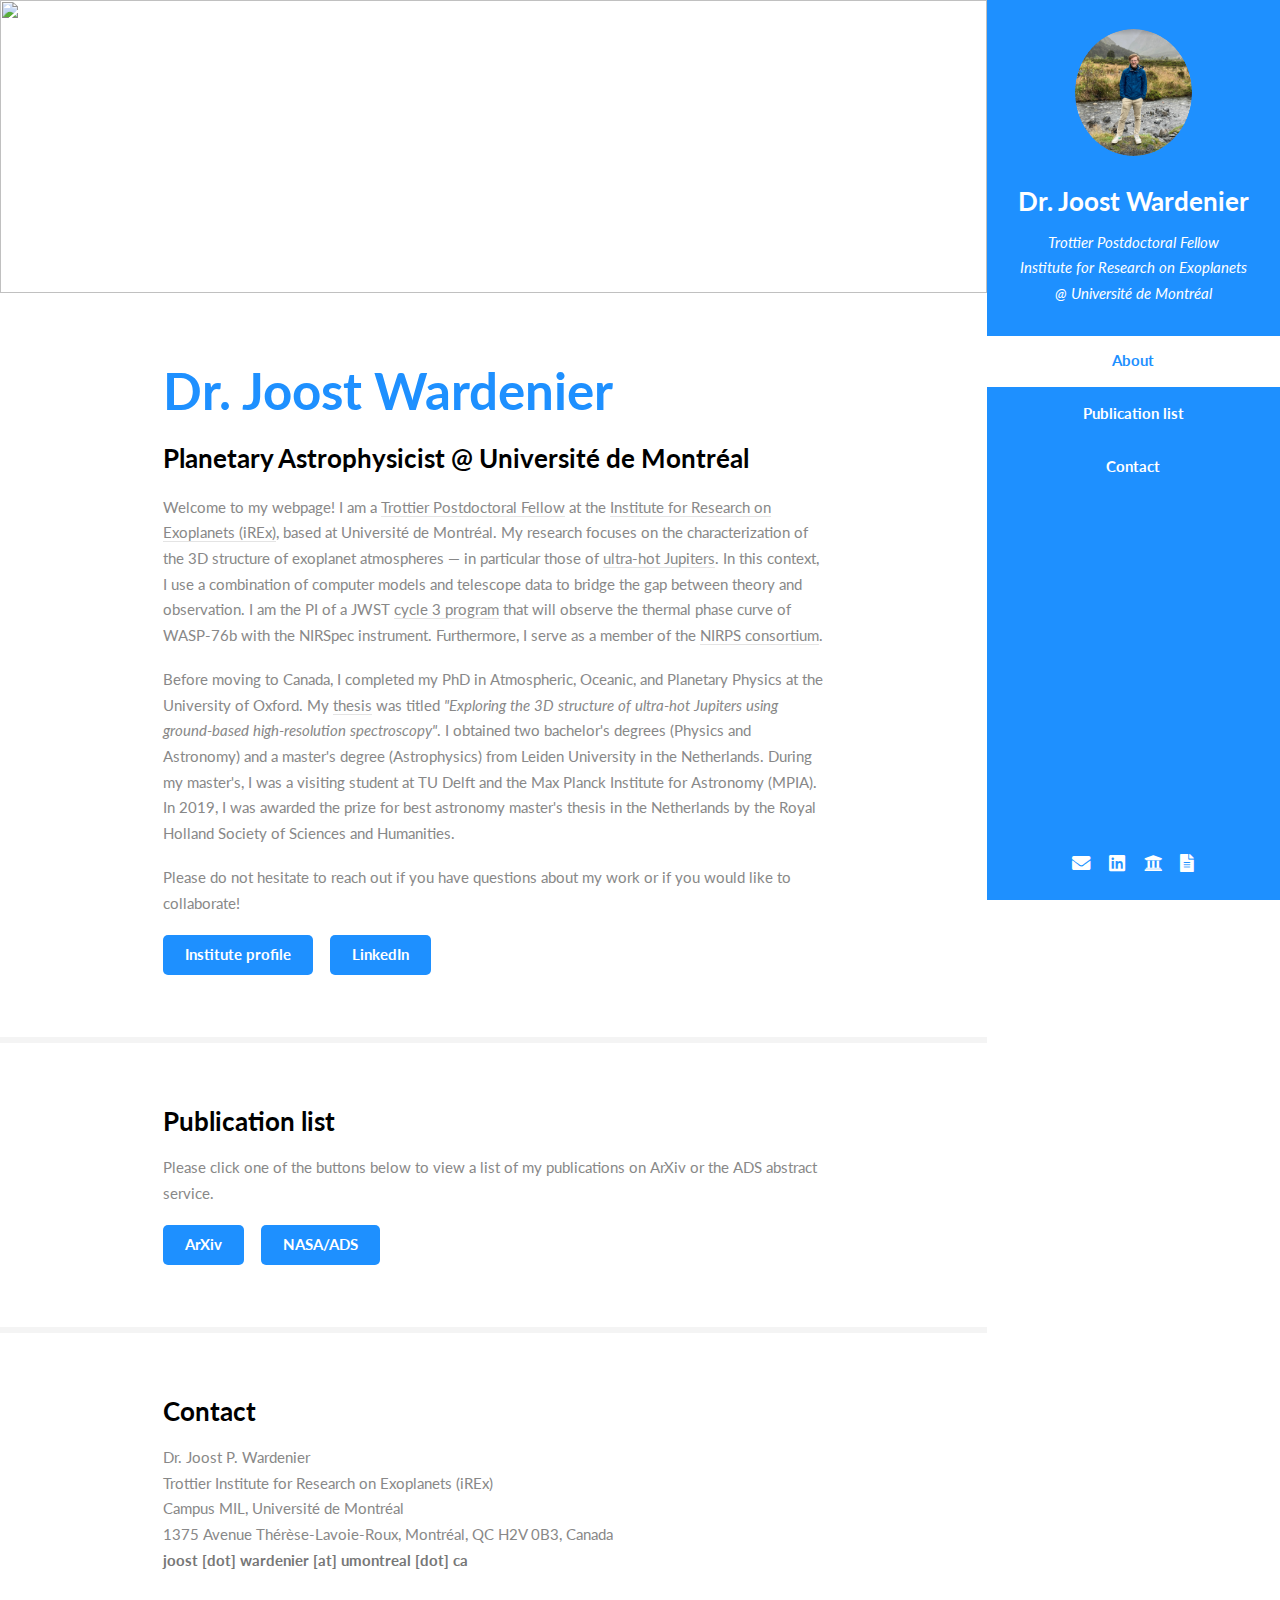
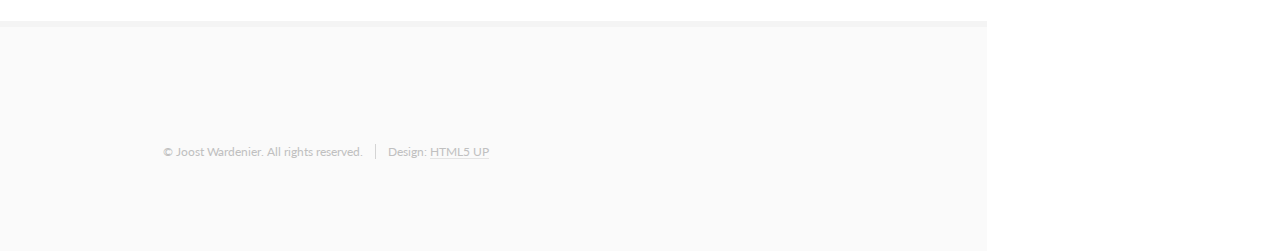
==== commit a6dd7b3f: "Update index.html" ====
--- a/index.html
+++ b/index.html
@@ -63,7 +63,7 @@
 									</header>
 									<p>Welcome to my webpage! I am a <a href="https://www.trottierfoundation.com/">Trottier Postdoctoral Fellow</a> at the <a href="https://exoplanetes.umontreal.ca/en">
 										Institute for Research on Exoplanets (iREx)</a>, based at Université de Montréal.
-									My research focuses on the characterization of the 3D structure of exoplanet atmospheres, with a special focus on
+									My research focuses on the characterization of the 3D structure of exoplanet atmospheres <span>&#8212;</span> in particular those of
                   <a href="https://en.wikipedia.org/wiki/Hot_Jupiter#Ultra-hot_Jupiters">ultra-hot Jupiters</a>. In this context, I use a combination of computer models
 									and telescope data to bridge the gap between theory and observation. I am the PI of a JWST <a href="https://www.stsci.edu/jwst/science-execution/program-information?id=5268">cycle 3 program</a>
 									that will observe the thermal phase curve of
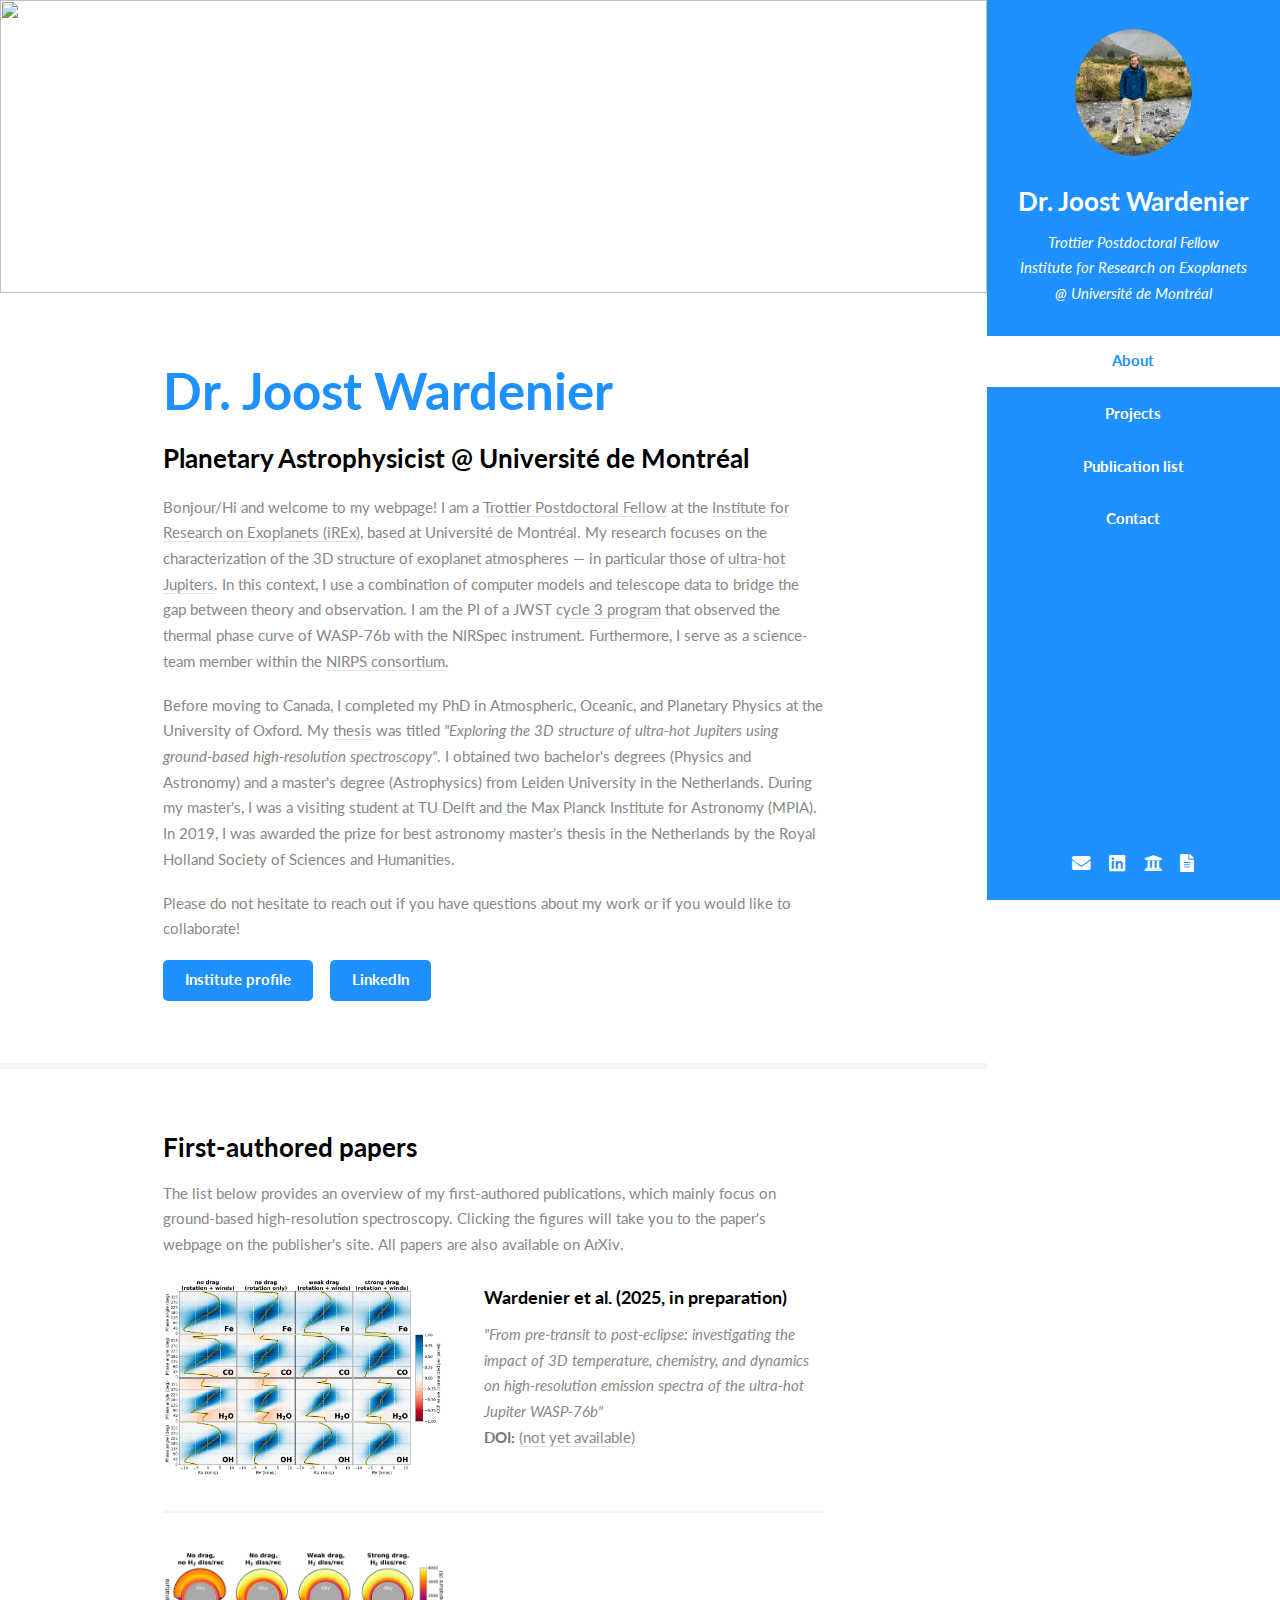
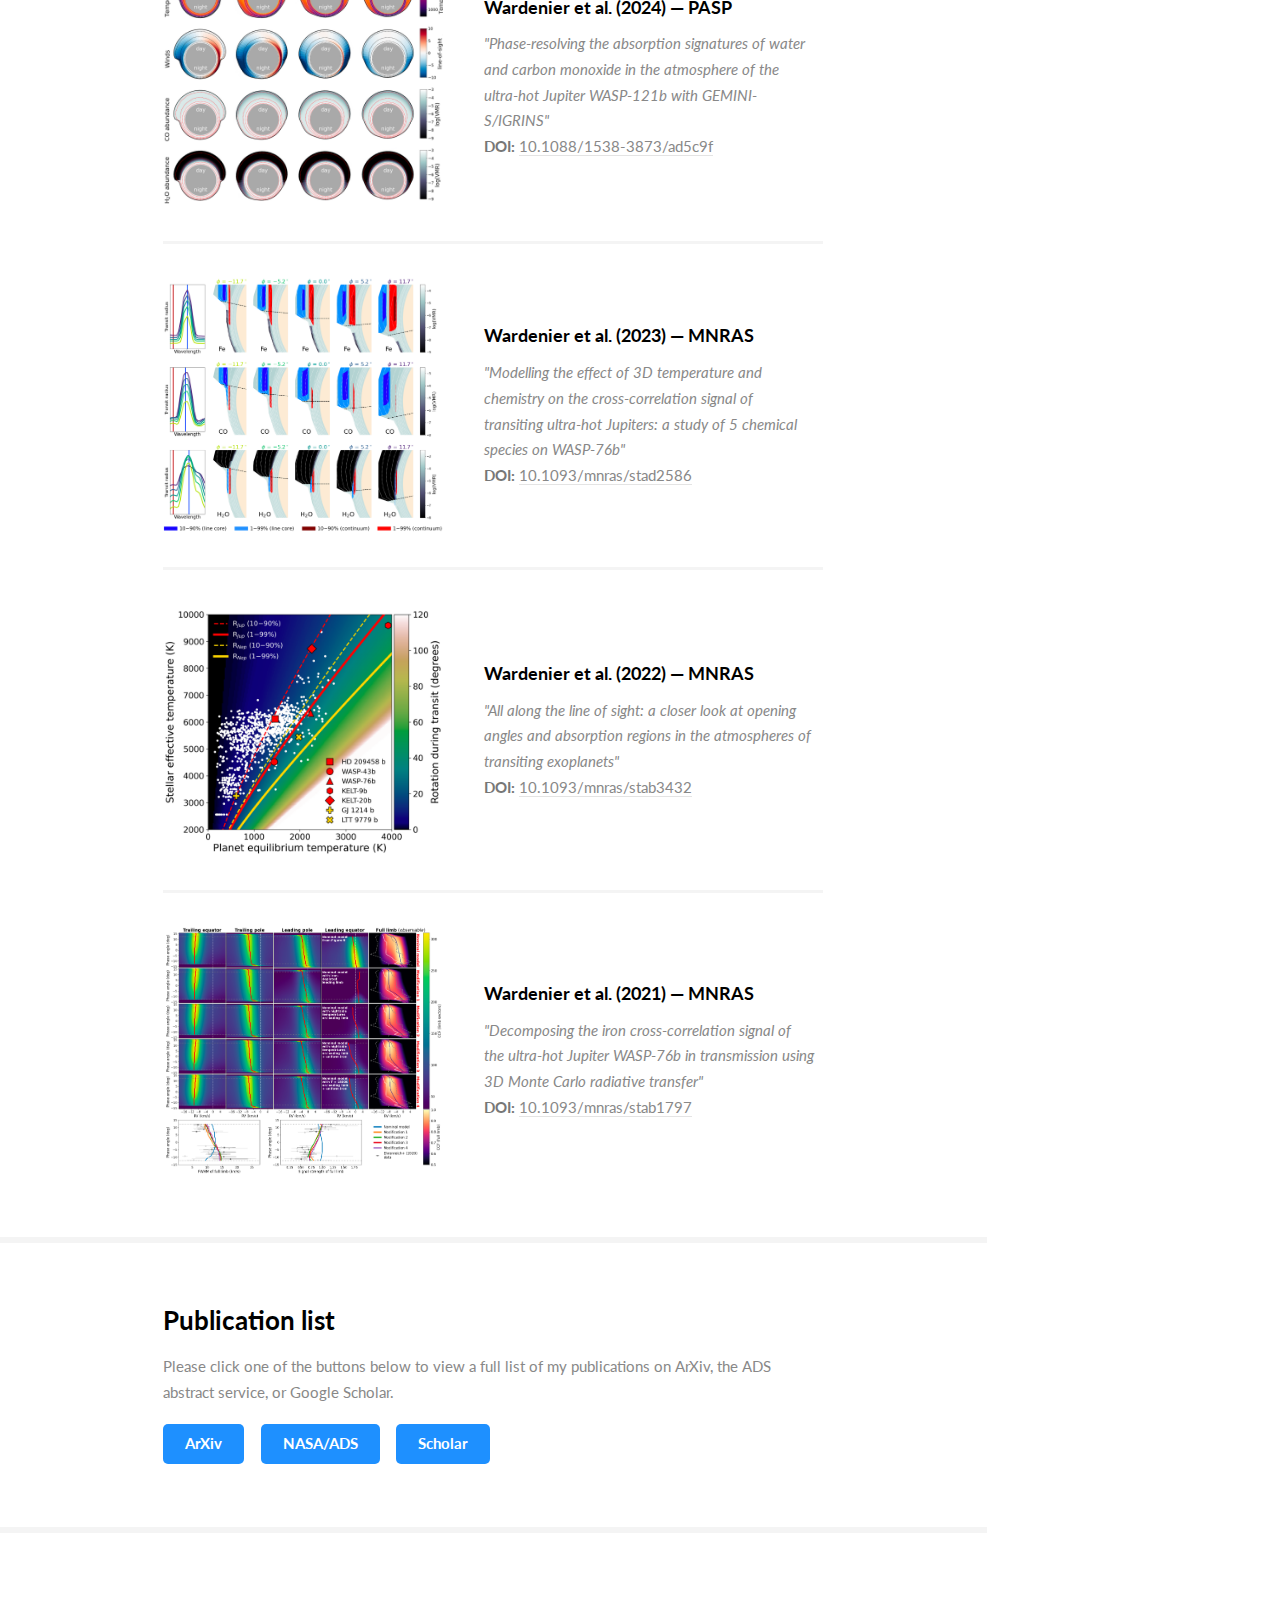
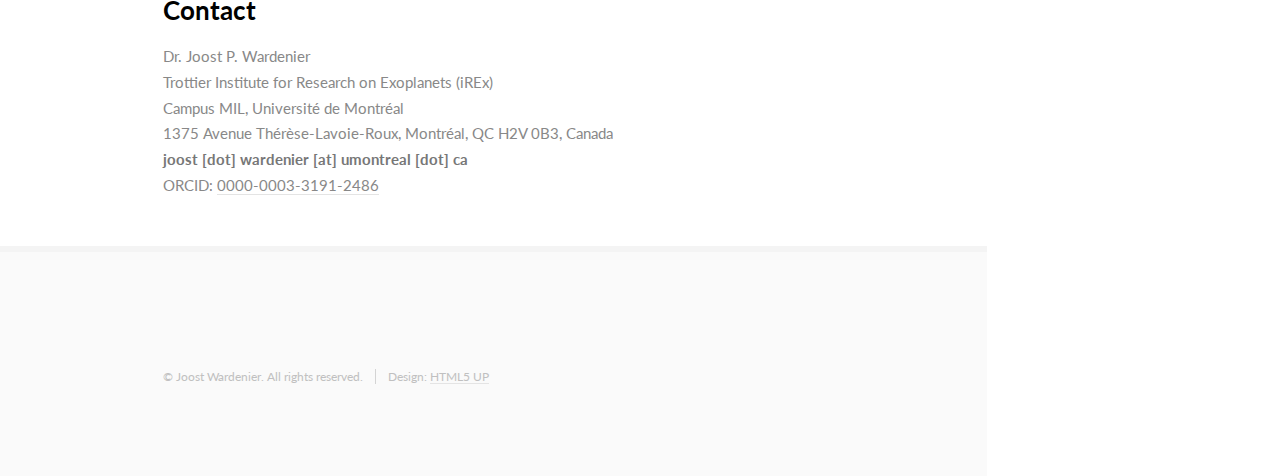
==== commit 3b11b168: "Add files via upload" ====
--- a/index.html
+++ b/index.html
@@ -11,10 +11,6 @@
 		<meta name="viewport" content="width=device-width, initial-scale=1, user-scalable=no" />
 		<link rel="stylesheet" href="assets/css/main.css" />
 		<link rel="icon" type="image/x-icon" href="images/jwst.png">
-
-		<meta name="keywords" content="joost, wardenier, exoplanets, atmospheres, astronomy, montreal, oxford, leiden">
-		<meta name="description" content="Personal webpage of Dr. Joost Wardenier -- Planetary astrophysicist @ Université de Montréal">
-		<meta name="author" content="Joost Wardenier">
 	</head>
 	<body class="is-preload">
 
@@ -29,9 +25,10 @@
 				</header>
 				<nav id="nav">
 					<ul>
-						<li> <b> <a href="#one" class="active"> About </a> </b> </li>
-						<li> <b> <a href="#two">Publication list</a> </b> </li>
-						<li> <b> <a href="#three">Contact</a> </b> </li>
+						<li> <b> <a href="#one" class="active">About</a> </b> </li>
+						<li> <b> <a href="#two">Projects</a> </b> </li>
+						<li> <b> <a href="#three">Publication list</a> </b> </li>
+						<li> <b> <a href="#four">Contact</a> </b> </li>
 					</ul>
 				</nav>
 				<footer>
@@ -61,15 +58,16 @@
 										<h2>Dr. Joost Wardenier</h2>
 										<p><font color="black">Planetary Astrophysicist @ Université de Montréal</font></p>
 									</header>
-									<p>Welcome to my webpage! I am a <a href="https://www.trottierfoundation.com/">Trottier Postdoctoral Fellow</a> at the <a href="https://exoplanetes.umontreal.ca/en">
+									<p>Bonjour/Hi and welcome to my webpage! I am a <a href="https://www.trottierfoundation.com/">Trottier Postdoctoral Fellow</a> at the <a href="https://exoplanetes.umontreal.ca/en">
 										Institute for Research on Exoplanets (iREx)</a>, based at Université de Montréal.
 									My research focuses on the characterization of the 3D structure of exoplanet atmospheres <span>&#8212;</span> in particular those of
                   <a href="https://en.wikipedia.org/wiki/Hot_Jupiter#Ultra-hot_Jupiters">ultra-hot Jupiters</a>. In this context, I use a combination of computer models
 									and telescope data to bridge the gap between theory and observation. I am the PI of a JWST <a href="https://www.stsci.edu/jwst/science-execution/program-information?id=5268">cycle 3 program</a>
-									that will observe the thermal phase curve of
-									WASP-76b with the NIRSpec instrument. Furthermore, I serve as a member of the <a href="https://www.eso.org/public/teles-instr/lasilla/36/nirps/">NIRPS consortium</a>.
+									that observed the thermal phase curve of
+									WASP-76b with the NIRSpec instrument. Furthermore, I serve as a science-team member within the <a href="https://www.eso.org/public/teles-instr/lasilla/36/nirps/">NIRPS consortium</a>.
 								  </p> Before moving to Canada, I completed my PhD in Atmospheric, Oceanic, and Planetary Physics at the University of Oxford.
-									My <a href="https://ora.ox.ac.uk/objects/uuid:b738a92e-bef1-4153-9829-dae3464c5ecd">thesis</a> was titled <i>"Exploring the 3D structure of ultra-hot Jupiters using ground-based high-resolution spectroscopy"</i>. I obtained two bachelor's
+									My <a href="https://ora.ox.ac.uk/objects/uuid:b738a92e-bef1-4153-9829-dae3464c5ecd">thesis</a> was titled <i>"Exploring the 3D structure of ultra-hot Jupiters
+									using ground-based high-resolution spectroscopy"</i>. I obtained two bachelor's
 									degrees (Physics and Astronomy) and a master's degree (Astrophysics) from Leiden University in the Netherlands. During my master's, I was a visiting student
 									at TU Delft and the Max Planck Institute for Astronomy (MPIA). In 2019, I was awarded the prize for best astronomy master's thesis in the Netherlands by
 								  the Royal Holland Society of Sciences and Humanities.</p> Please do not hesitate to reach out if you have questions about my work or if you would like to collaborate! </p>
@@ -86,29 +84,88 @@
 							</div> -->
 							</section>
 
+
 							<section id="two">
 								<div class="container">
+									<h3>First-authored papers</h3>
+									<p>The list below provides an overview of my first-authored publications, which mainly focus on ground-based high-resolution spectroscopy.
+										Clicking the figures will take you to the paper's webpage on the publisher's site. All papers are also available on ArXiv.</p>
+									<div class="features">
+
+										<article>
+											<a href="#" class="image"><img src="images/figure_paper5.png" alt="" /></a>
+											<div class="inner">
+												<h4>Wardenier et al. (2025, in preparation)</h4>
+												<p><i>"From pre-transit to post-eclipse: investigating the impact of 3D temperature, chemistry, and dynamics on high-resolution emission spectra of the ultra-hot Jupiter WASP-76b"</i>
+												<br><b>DOI: </b> <a href="#">(not yet available)</a></p></p>
+											</div>
+										</article>
+
+										<article>
+											<a href="https://doi.org/10.1088/1538-3873/ad5c9f" class="image"><img src="images/figure_paper4.png" alt="" /></a>
+											<div class="inner">
+												<h4>Wardenier et al. (2024) — PASP</h4>
+												<p><i>"Phase-resolving the absorption signatures of water and carbon monoxide in the atmosphere of the ultra-hot Jupiter WASP-121b with GEMINI-S/IGRINS"</i>
+												<br><b>DOI: </b> <a href="https://doi.org/10.1088/1538-3873/ad5c9f">10.1088/1538-3873/ad5c9f</a></p>
+											</div>
+										</article>
+
+										<article>
+											<a href="https://doi.org/10.1093/mnras/stad2586" class="image"><img src="images/figure_paper3.png" alt="" /></a>
+											<div class="inner">
+												<h4>Wardenier et al. (2023) — MNRAS</h4>
+												<p><i>"Modelling the effect of 3D temperature and chemistry on the cross-correlation signal of transiting ultra-hot Jupiters: a study of 5 chemical species on WASP-76b"</i>
+												<br><b>DOI: </b> <a href="https://doi.org/10.1093/mnras/stad2586">10.1093/mnras/stad2586</a></p>
+											</div>
+										</article>
+
+										<article>
+											<a href="https://doi.org/10.1093/mnras/stab3432" class="image"><img src="images/figure_paper2.png" alt="" /></a>
+											<div class="inner">
+												<h4>Wardenier et al. (2022) — MNRAS</h4>
+												<p><i>"All along the line of sight: a closer look at opening angles and absorption regions in the atmospheres of transiting exoplanets"</i>
+												<br><b>DOI: </b> <a href="https://doi.org/10.1093/mnras/stab3432">10.1093/mnras/stab3432</a></p>
+											</div>
+										</article>
+
+										<article>
+											<a href="https://doi.org/10.1093/mnras/stab1797" class="image"><img src="images/figure_paper1.png" alt="" /></a>
+											<div class="inner">
+												<h4>Wardenier et al. (2021) — MNRAS</h4>
+												<p><i>"Decomposing the iron cross-correlation signal of the ultra-hot Jupiter WASP-76b in transmission using 3D Monte Carlo radiative transfer"</i>
+												<br><b>DOI: </b> <a href="https://doi.org/10.1093/mnras/stab1797">10.1093/mnras/stab1797</a></p>
+											</div>
+										</article>
+
+									</div>
+								</div>
+							</section>
+
+
+							<section id="three">
+								<div class="container">
 									<h3><font color="black">Publication list</font></h3>
-									<p>Please click one of the buttons below to view a list of my publications on ArXiv or the ADS abstract service.
+									<p>Please click one of the buttons below to view a full list of my publications on ArXiv, the ADS abstract service, or Google Scholar.
 									 </p>
 									 <ul class="actions">
 	 									<li><a href="https://arxiv.org/search/?searchtype=author&query=Wardenier%2C+J+P" class="button primary">ArXiv</a></li>
 	 									<li><a href="https://ui.adsabs.harvard.edu/search/q=author%3A%22Wardenier%2C%20J.%22%20year%3A2018-&sort=date%20desc%2C%20bibcode%20desc&p_=0" class="button primary">NASA/ADS</a></li>
+										<li><a href="https://scholar.google.com/citations?user=2ws7rmQAAAAJ&hl=en&oi=ao" class="button primary">Scholar</a></li>
 	 								</ul>
 								</div>
 							</section>
 
-						<section id="three">
+						<section id="four">
 							<div class="container">
 								<h3><font color="black">Contact</font></h3>
 								<p>Dr. Joost P. Wardenier <br> Trottier Institute for Research on Exoplanets (iREx) <br>
 									 Campus MIL, Université de Montréal <br>
 									 1375 Avenue Thérèse-Lavoie-Roux, Montréal, QC H2V 0B3, Canada <br>
-								   <b>joost [dot] wardenier [at] umontreal [dot] ca</b>
+								   <b>joost [dot] wardenier [at] umontreal [dot] ca</b> <br>
+									 ORCID: <a href="https://orcid.org/0000-0003-3191-2486">0000-0003-3191-2486</a>
 								 </p>
 							</div>
 						</section>
-
 
 
 				<!-- Footer -->
--- a/assets/css/main.css
+++ b/assets/css/main.css
@@ -134,11 +134,12 @@
 	}
 
 	h1, h2, h3, h4, h5, h6 {
-		color: #777;
+		color: #000000;
 		font-weight: 700;
 		line-height: 1em;
 		margin: 0 0 0.5625em 0;
 	}
+
 
 		h1 a, h2 a, h3 a, h4 a, h5 a, h6 a {
 			border: 0;
@@ -2633,7 +2634,7 @@
 			input[type="reset"].primary:active,
 			input[type="button"].primary:active,
 			.button.primary:active {
-				background-color: #39c29d;
+				background-color: #1E90FF;
 			}
 
 		input[type="submit"].disabled, input[type="submit"]:disabled,
@@ -2701,7 +2702,7 @@
 		-ms-justify-content: space-between;
 		justify-content: space-between;
 		background: #1E90FF;
-		color: #d2f2e9;
+		color: #1E90FF;
 		height: 100%;
 		overflow-y: auto;
 		position: fixed;
@@ -3036,7 +3037,7 @@
 				top: 0;
 				width: 100%;
 				z-index: 10001;
-				background: #222;
+				background: #000000;
 				color: #fff;
 				min-width: 320px;
 			}
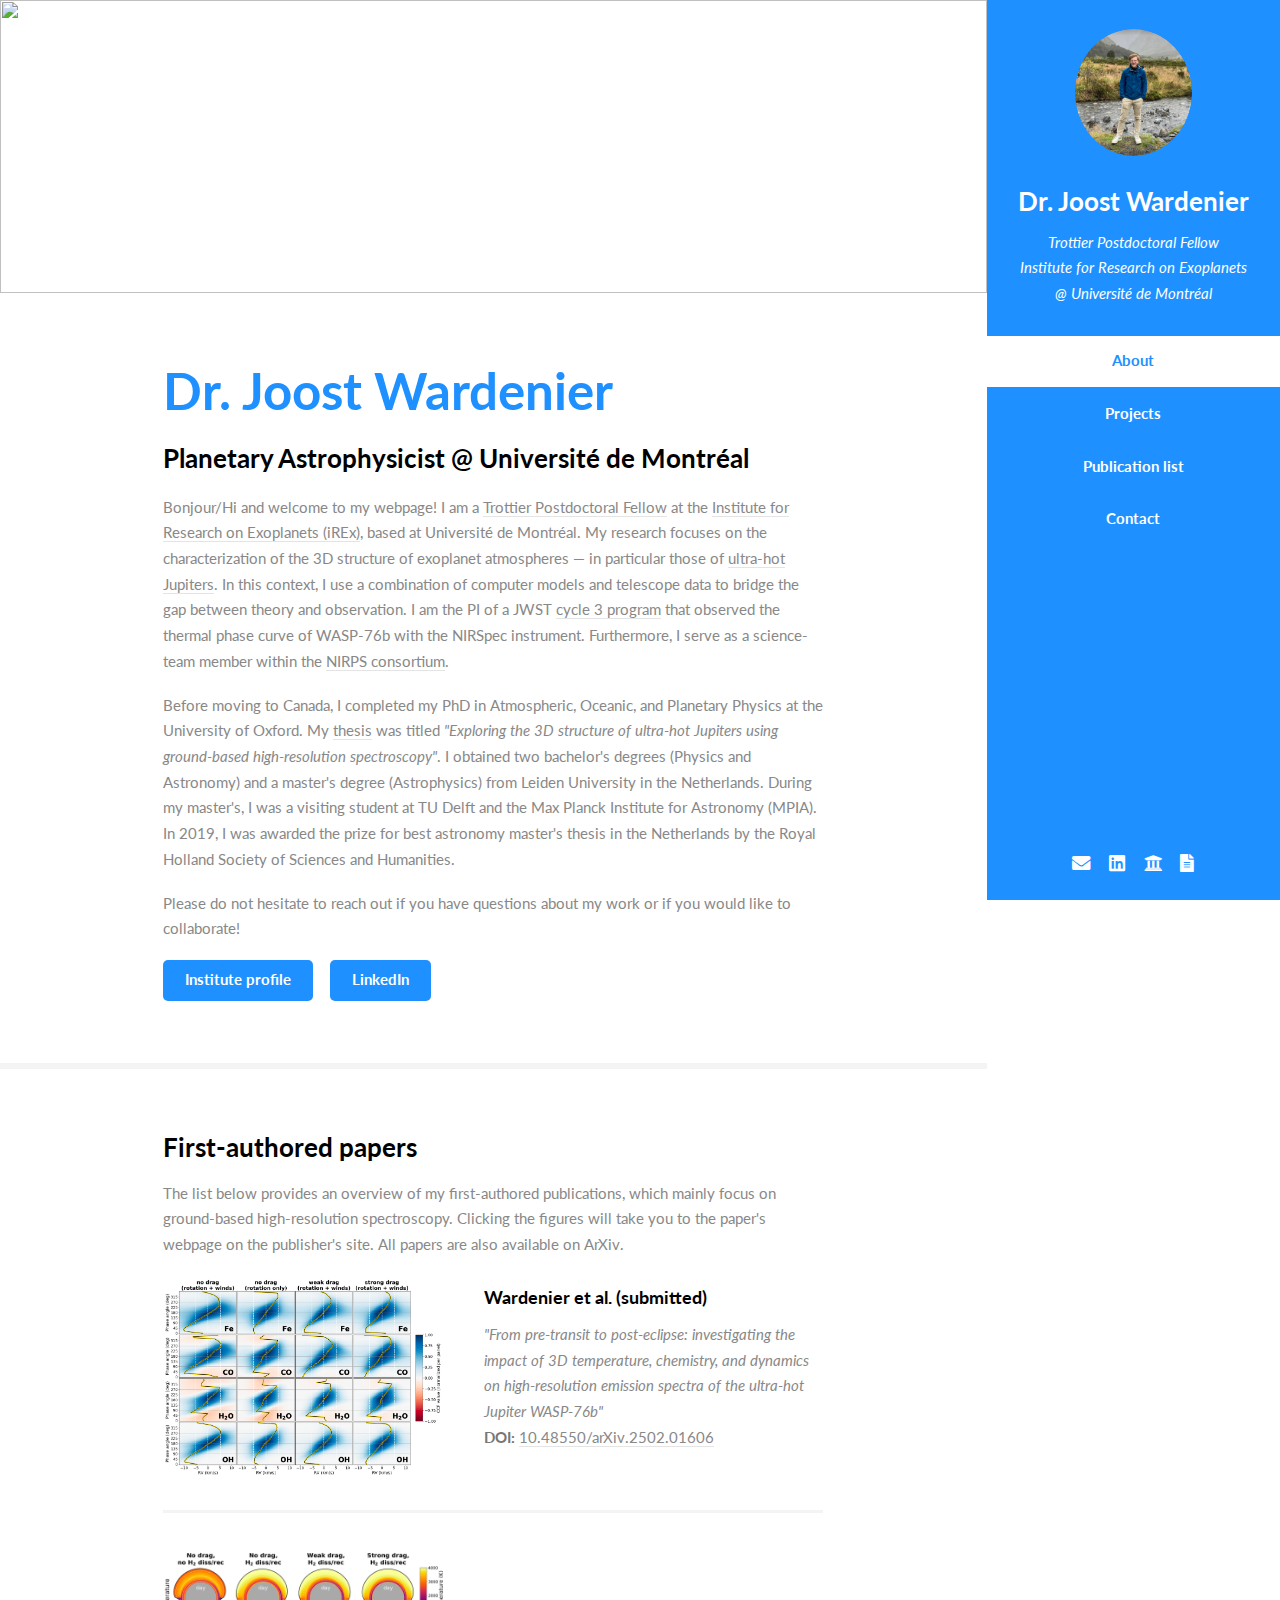
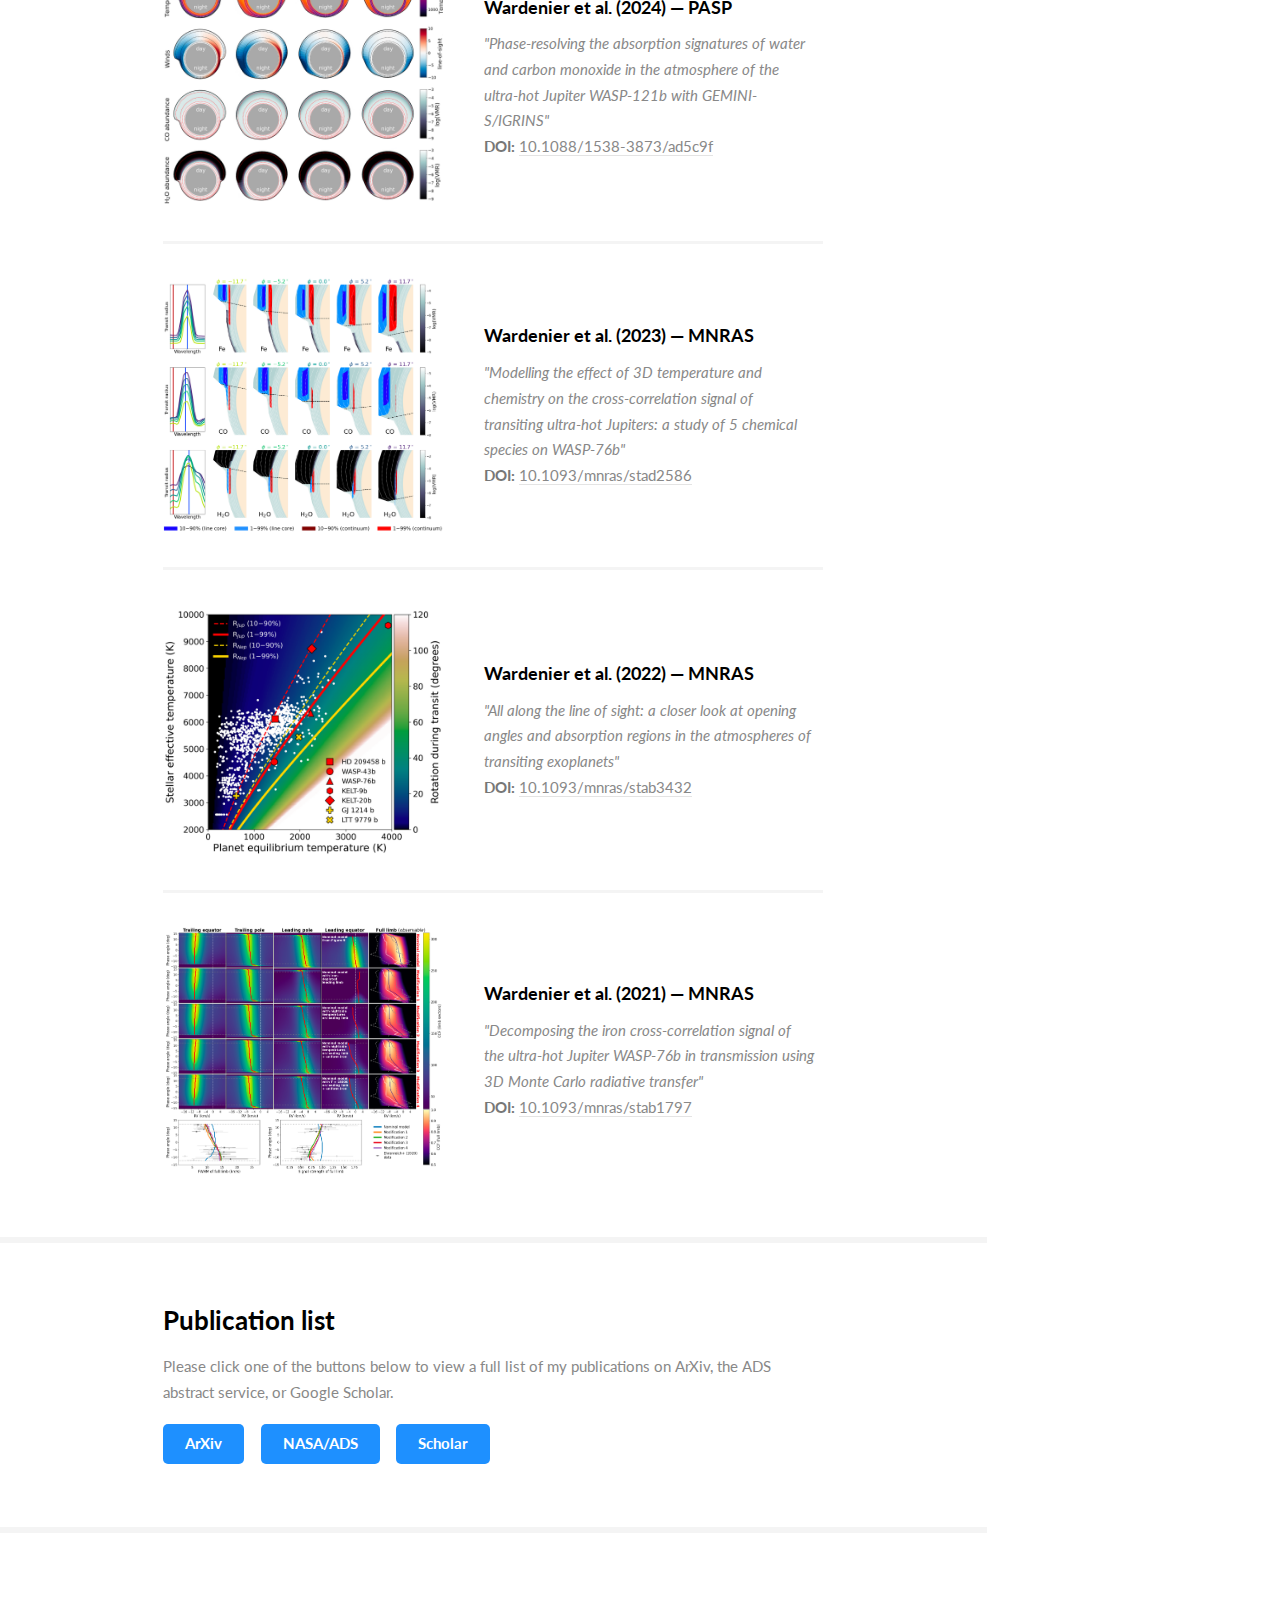
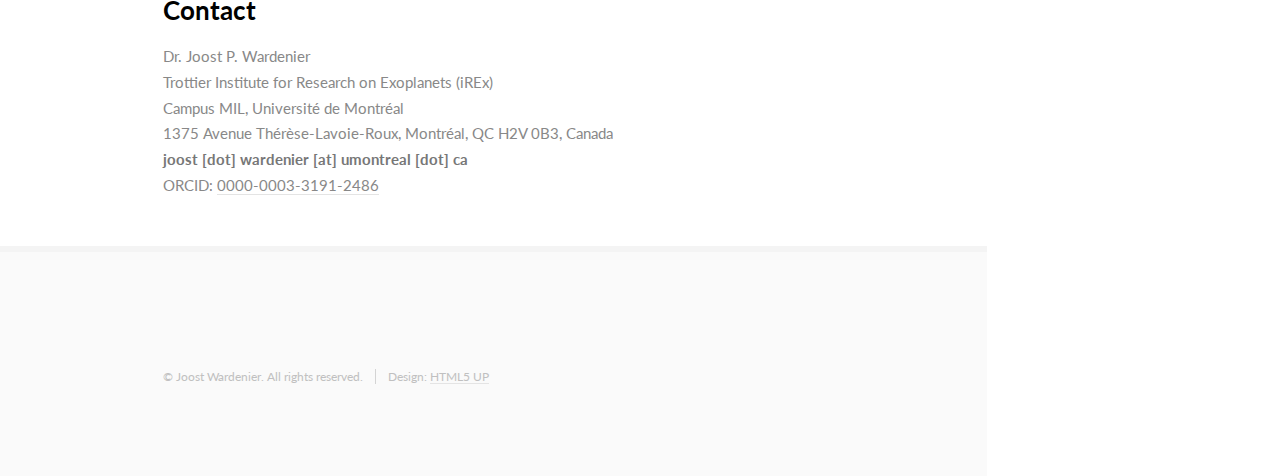
==== commit bbc40064: "Update index.html" ====
--- a/index.html
+++ b/index.html
@@ -93,11 +93,11 @@
 									<div class="features">
 
 										<article>
-											<a href="#" class="image"><img src="images/figure_paper5.png" alt="" /></a>
+											<a href="https://doi.org/10.48550/arXiv.2502.01606" class="image"><img src="images/figure_paper5.png" alt="" /></a>
 											<div class="inner">
-												<h4>Wardenier et al. (2025, in preparation)</h4>
+												<h4>Wardenier et al. (submitted)</h4>
 												<p><i>"From pre-transit to post-eclipse: investigating the impact of 3D temperature, chemistry, and dynamics on high-resolution emission spectra of the ultra-hot Jupiter WASP-76b"</i>
-												<br><b>DOI: </b> <a href="#">(not yet available)</a></p></p>
+												<br><b>DOI: </b> <a href="https://doi.org/10.48550/arXiv.2502.01606">10.48550/arXiv.2502.01606</a></p></p>
 											</div>
 										</article>
 
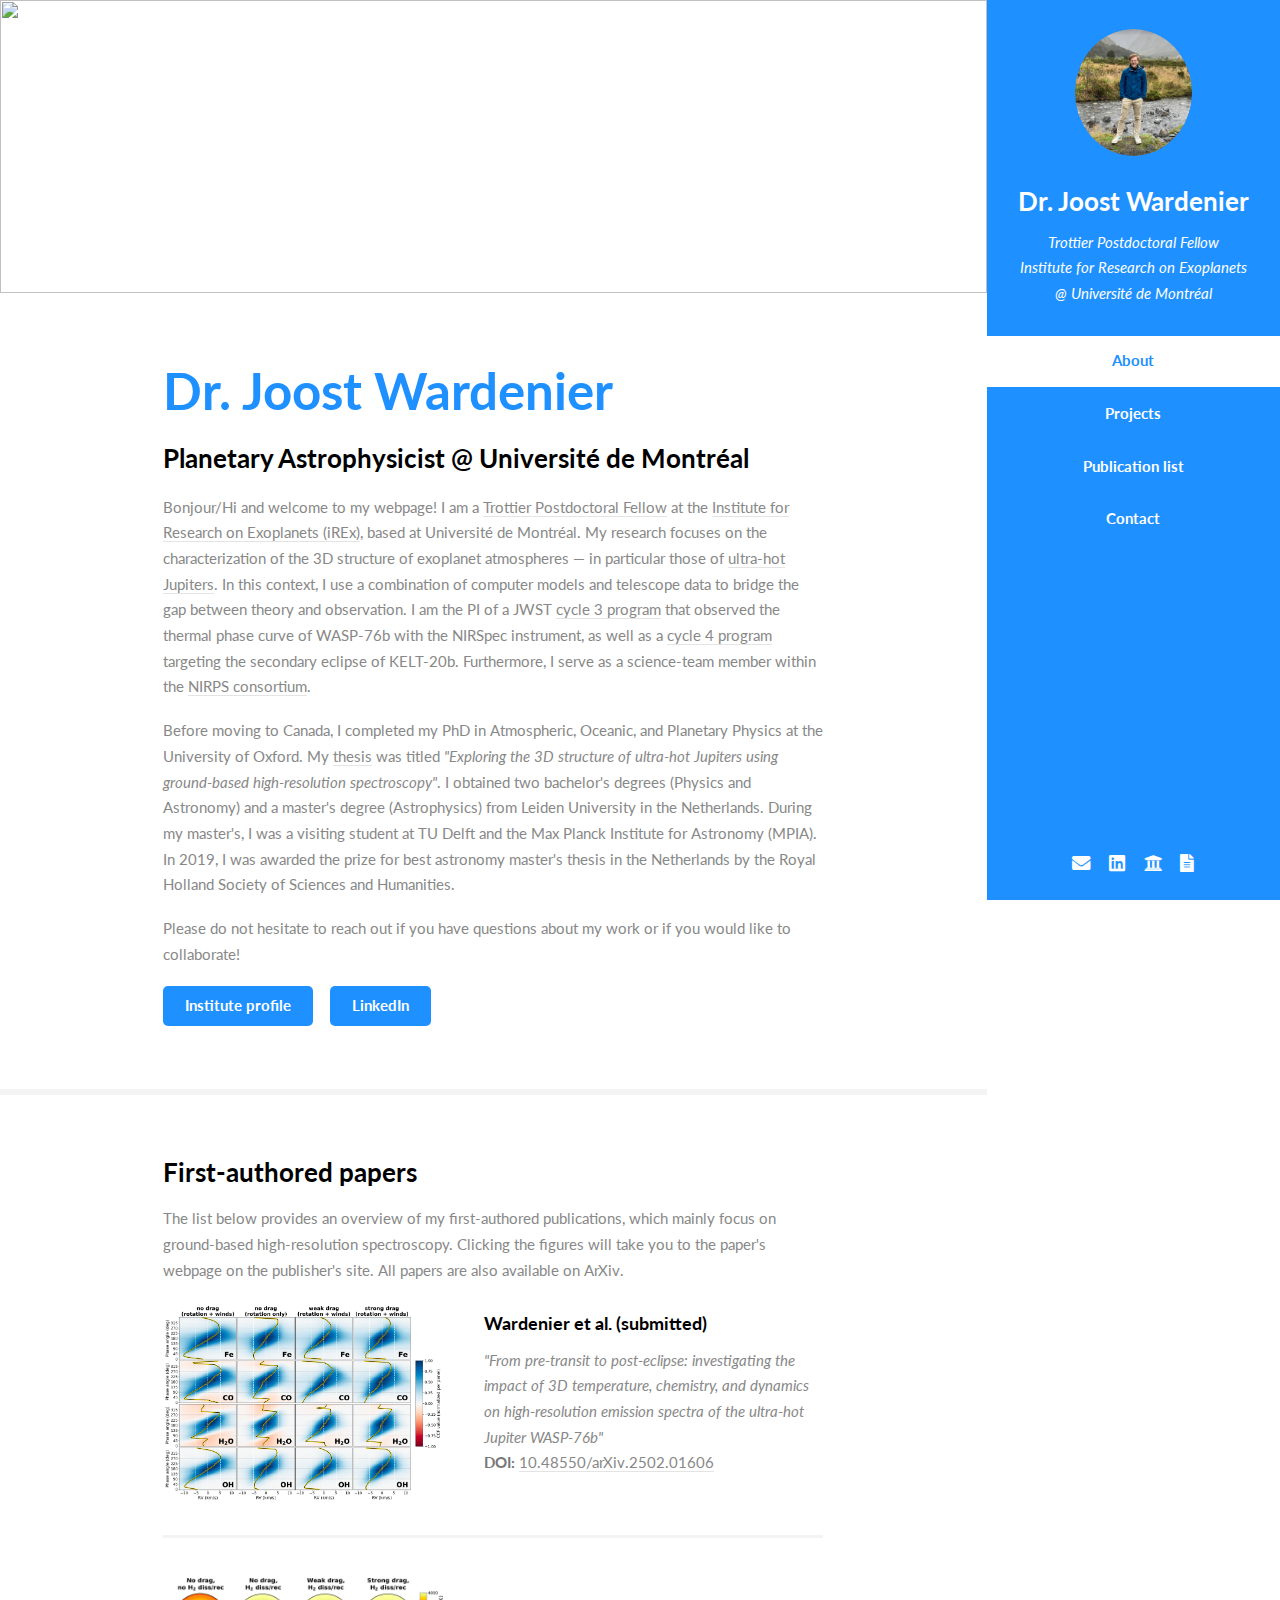
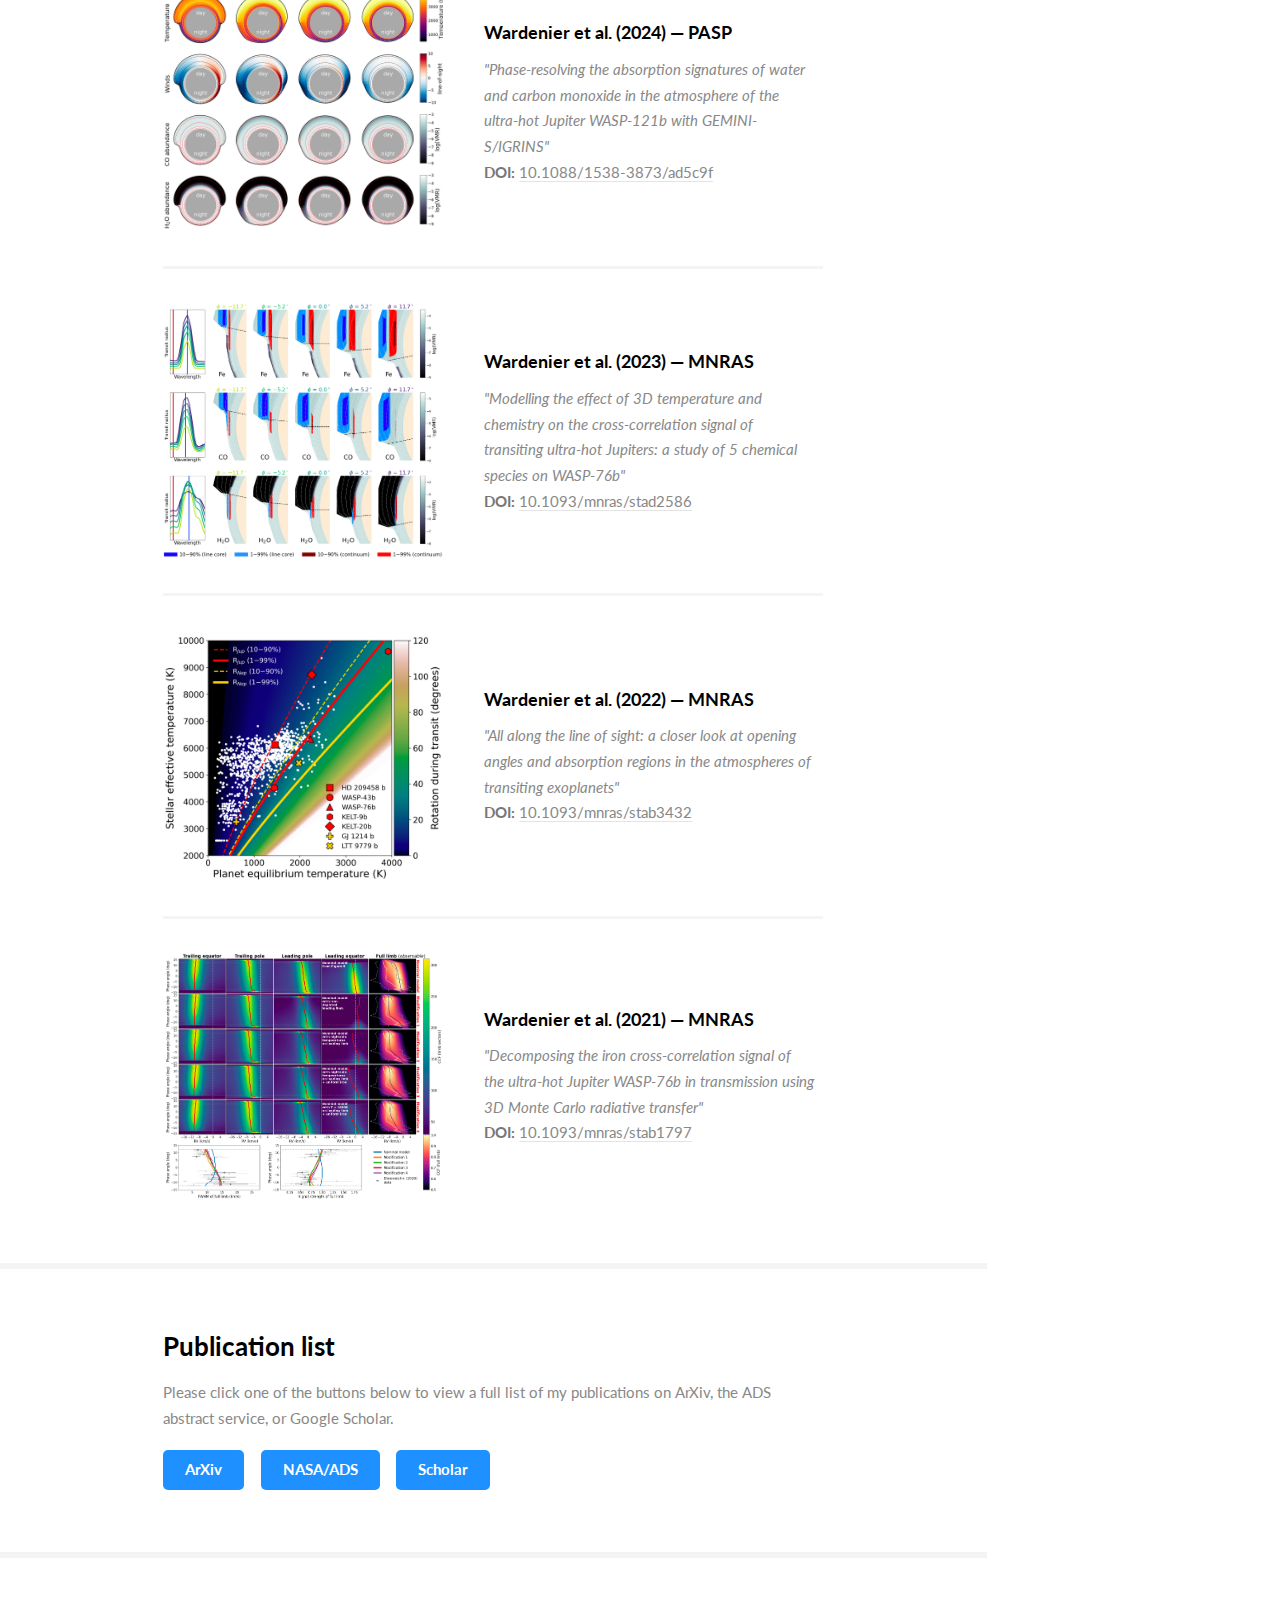
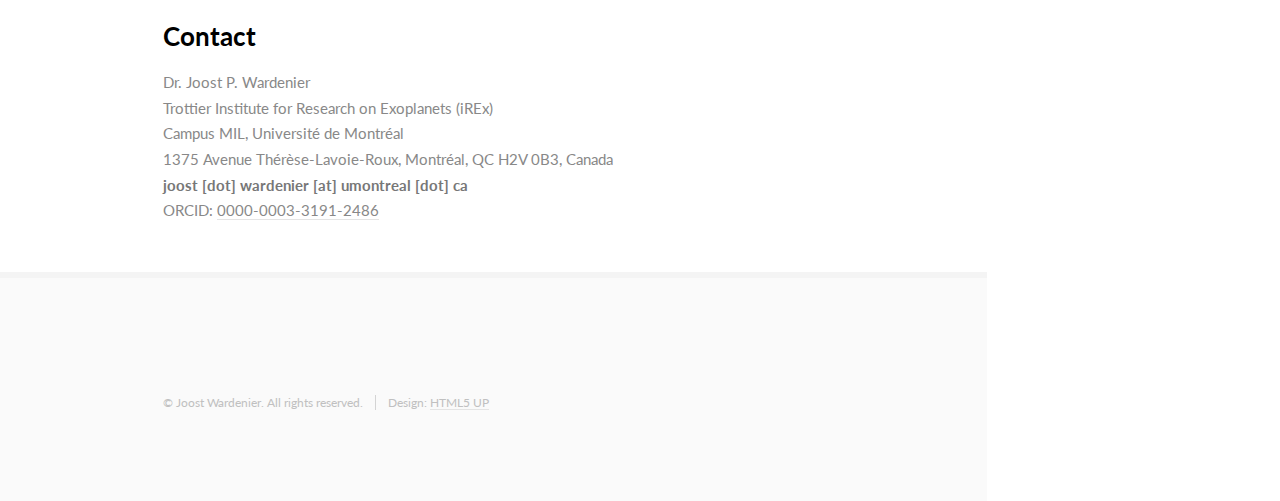
==== commit 98127204: "Update index.html" ====
--- a/index.html
+++ b/index.html
@@ -64,7 +64,7 @@
                   <a href="https://en.wikipedia.org/wiki/Hot_Jupiter#Ultra-hot_Jupiters">ultra-hot Jupiters</a>. In this context, I use a combination of computer models
 									and telescope data to bridge the gap between theory and observation. I am the PI of a JWST <a href="https://www.stsci.edu/jwst/science-execution/program-information?id=5268">cycle 3 program</a>
 									that observed the thermal phase curve of
-									WASP-76b with the NIRSpec instrument. Furthermore, I serve as a science-team member within the <a href="https://www.eso.org/public/teles-instr/lasilla/36/nirps/">NIRPS consortium</a>.
+									WASP-76b with the NIRSpec instrument, as well as a <a href="https://www.stsci.edu/jwst/science-execution/program-information?id=6978">cycle 4 program</a> targeting the secondary eclipse of KELT-20b. Furthermore, I serve as a science-team member within the <a href="https://www.eso.org/public/teles-instr/lasilla/36/nirps/">NIRPS consortium</a>.
 								  </p> Before moving to Canada, I completed my PhD in Atmospheric, Oceanic, and Planetary Physics at the University of Oxford.
 									My <a href="https://ora.ox.ac.uk/objects/uuid:b738a92e-bef1-4153-9829-dae3464c5ecd">thesis</a> was titled <i>"Exploring the 3D structure of ultra-hot Jupiters
 									using ground-based high-resolution spectroscopy"</i>. I obtained two bachelor's
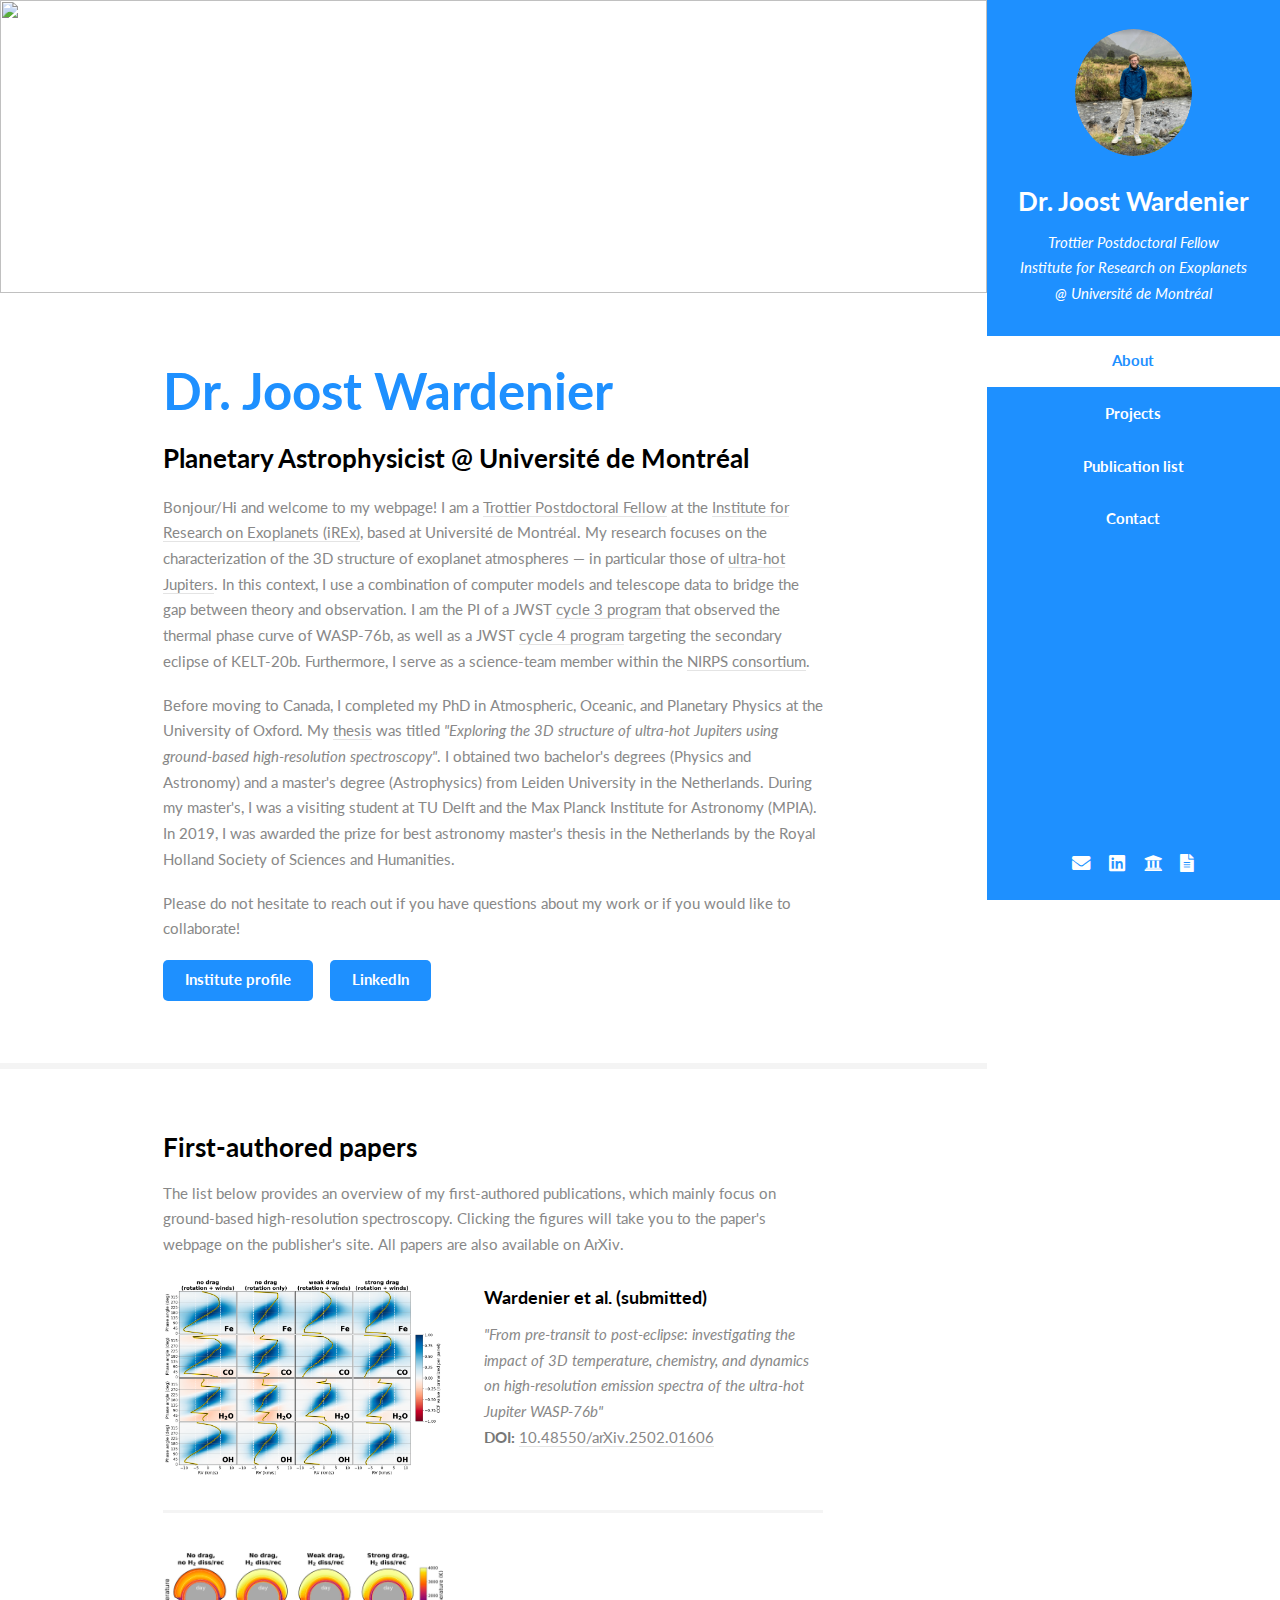
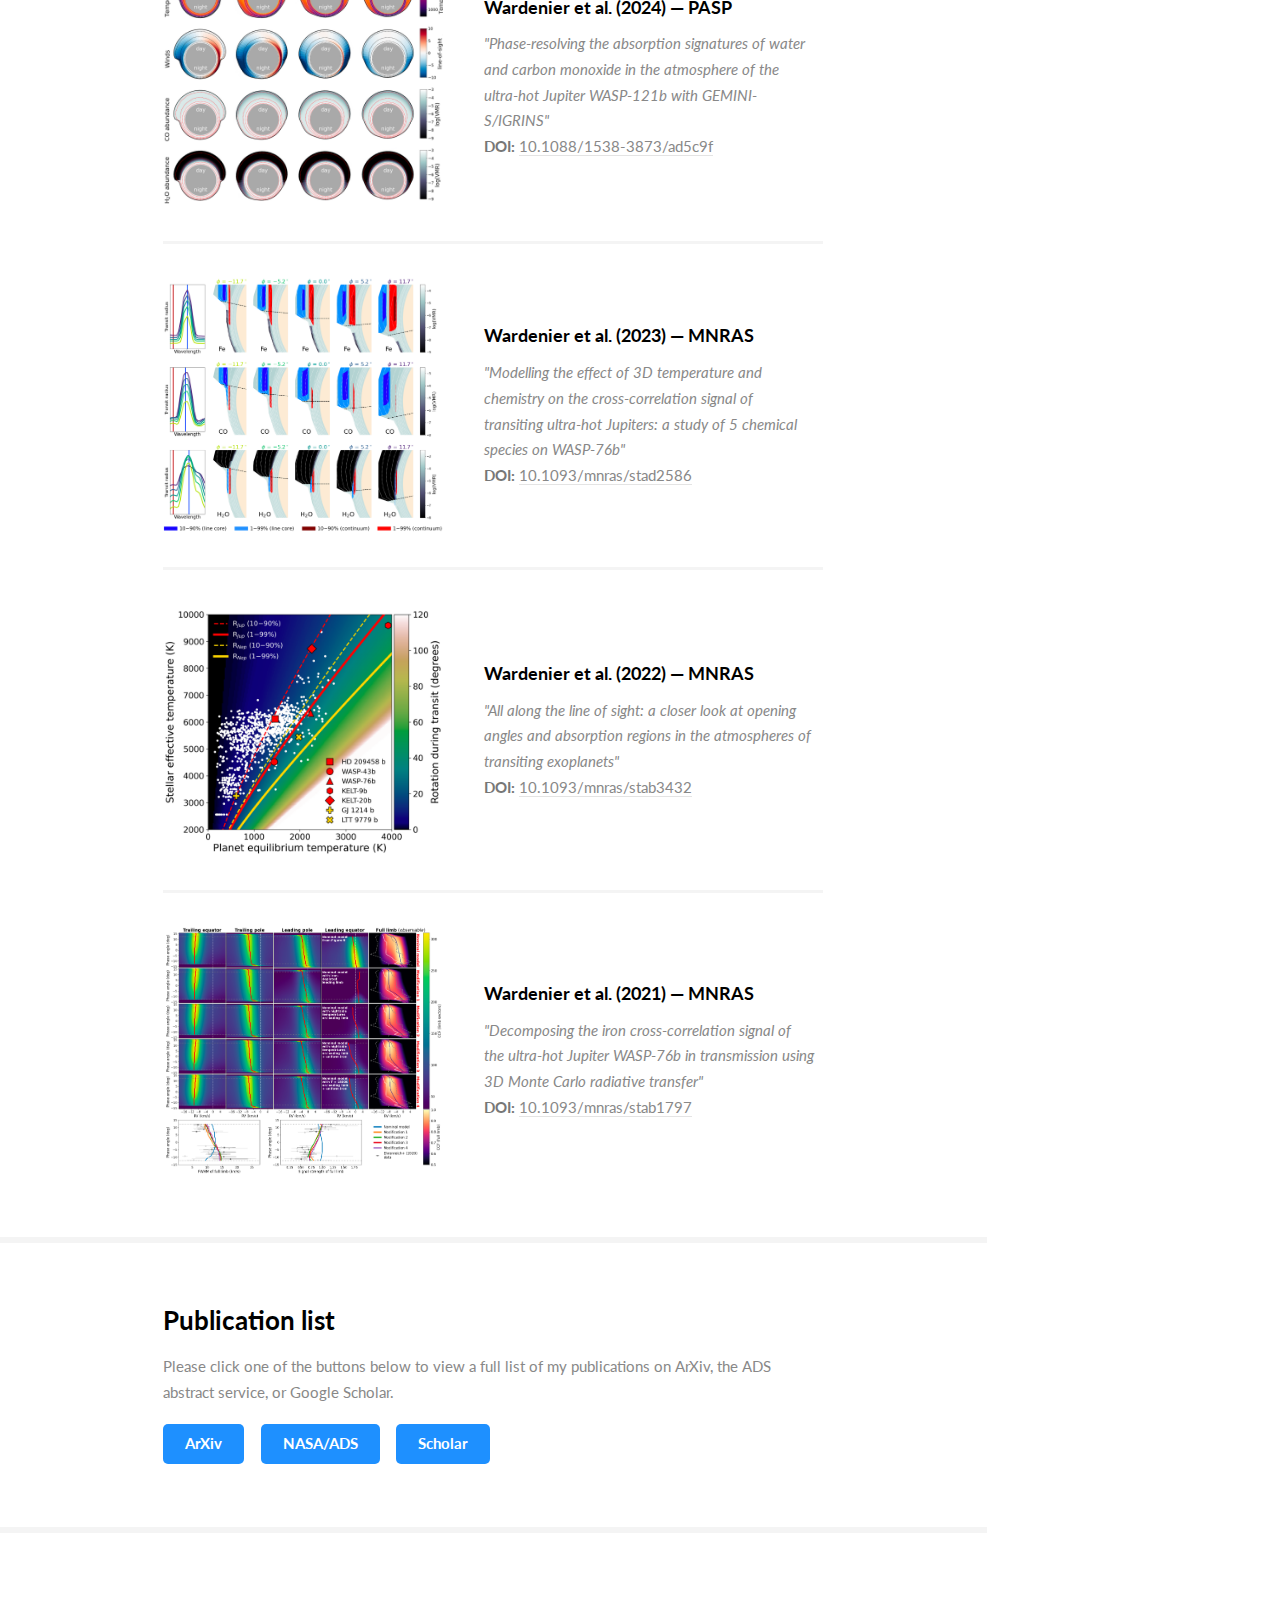
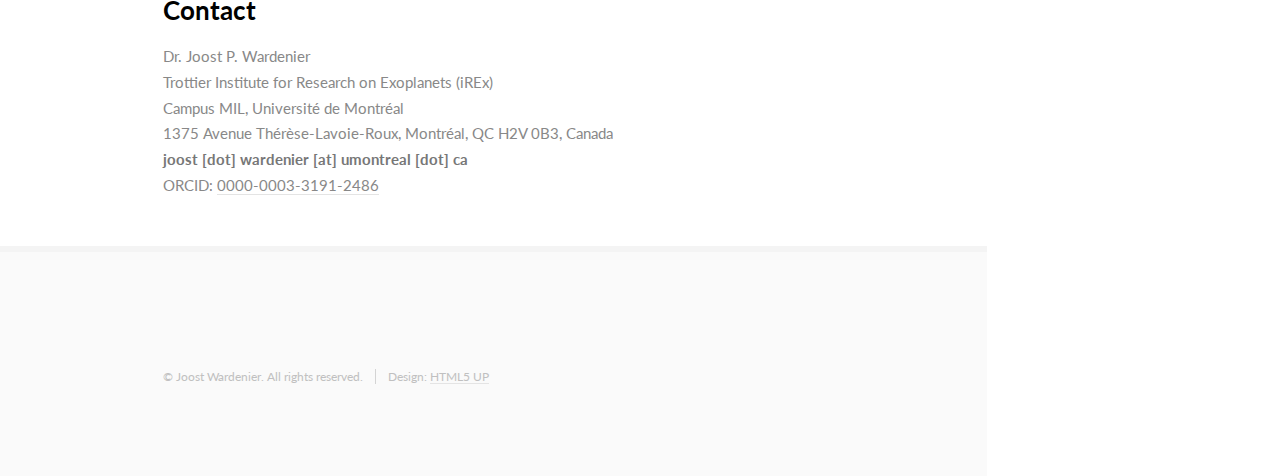
==== commit a2095a76: "Update index.html" ====
--- a/index.html
+++ b/index.html
@@ -64,7 +64,7 @@
                   <a href="https://en.wikipedia.org/wiki/Hot_Jupiter#Ultra-hot_Jupiters">ultra-hot Jupiters</a>. In this context, I use a combination of computer models
 									and telescope data to bridge the gap between theory and observation. I am the PI of a JWST <a href="https://www.stsci.edu/jwst/science-execution/program-information?id=5268">cycle 3 program</a>
 									that observed the thermal phase curve of
-									WASP-76b with the NIRSpec instrument, as well as a <a href="https://www.stsci.edu/jwst/science-execution/program-information?id=6978">cycle 4 program</a> targeting the secondary eclipse of KELT-20b. Furthermore, I serve as a science-team member within the <a href="https://www.eso.org/public/teles-instr/lasilla/36/nirps/">NIRPS consortium</a>.
+									WASP-76b, as well as a JWST <a href="https://www.stsci.edu/jwst/science-execution/program-information?id=6978">cycle 4 program</a> targeting the secondary eclipse of KELT-20b. Furthermore, I serve as a science-team member within the <a href="https://www.eso.org/public/teles-instr/lasilla/36/nirps/">NIRPS consortium</a>.
 								  </p> Before moving to Canada, I completed my PhD in Atmospheric, Oceanic, and Planetary Physics at the University of Oxford.
 									My <a href="https://ora.ox.ac.uk/objects/uuid:b738a92e-bef1-4153-9829-dae3464c5ecd">thesis</a> was titled <i>"Exploring the 3D structure of ultra-hot Jupiters
 									using ground-based high-resolution spectroscopy"</i>. I obtained two bachelor's
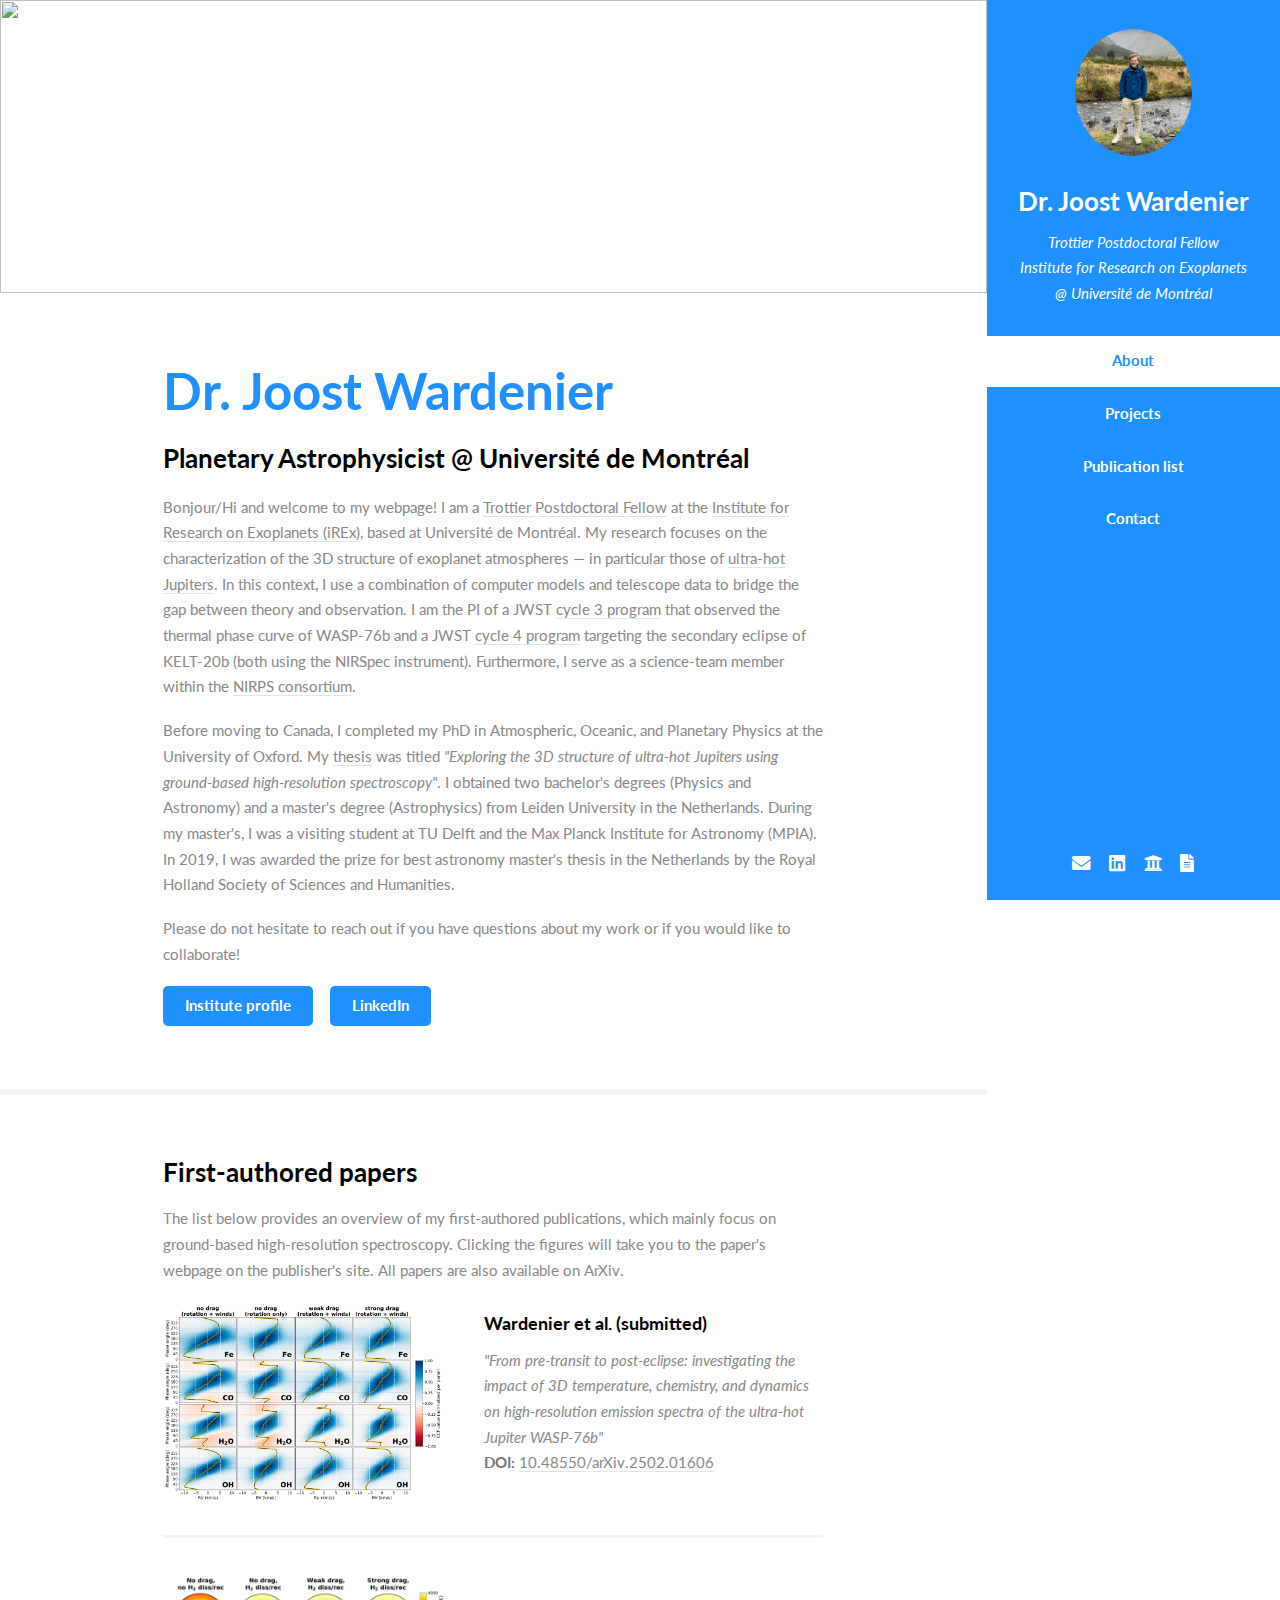
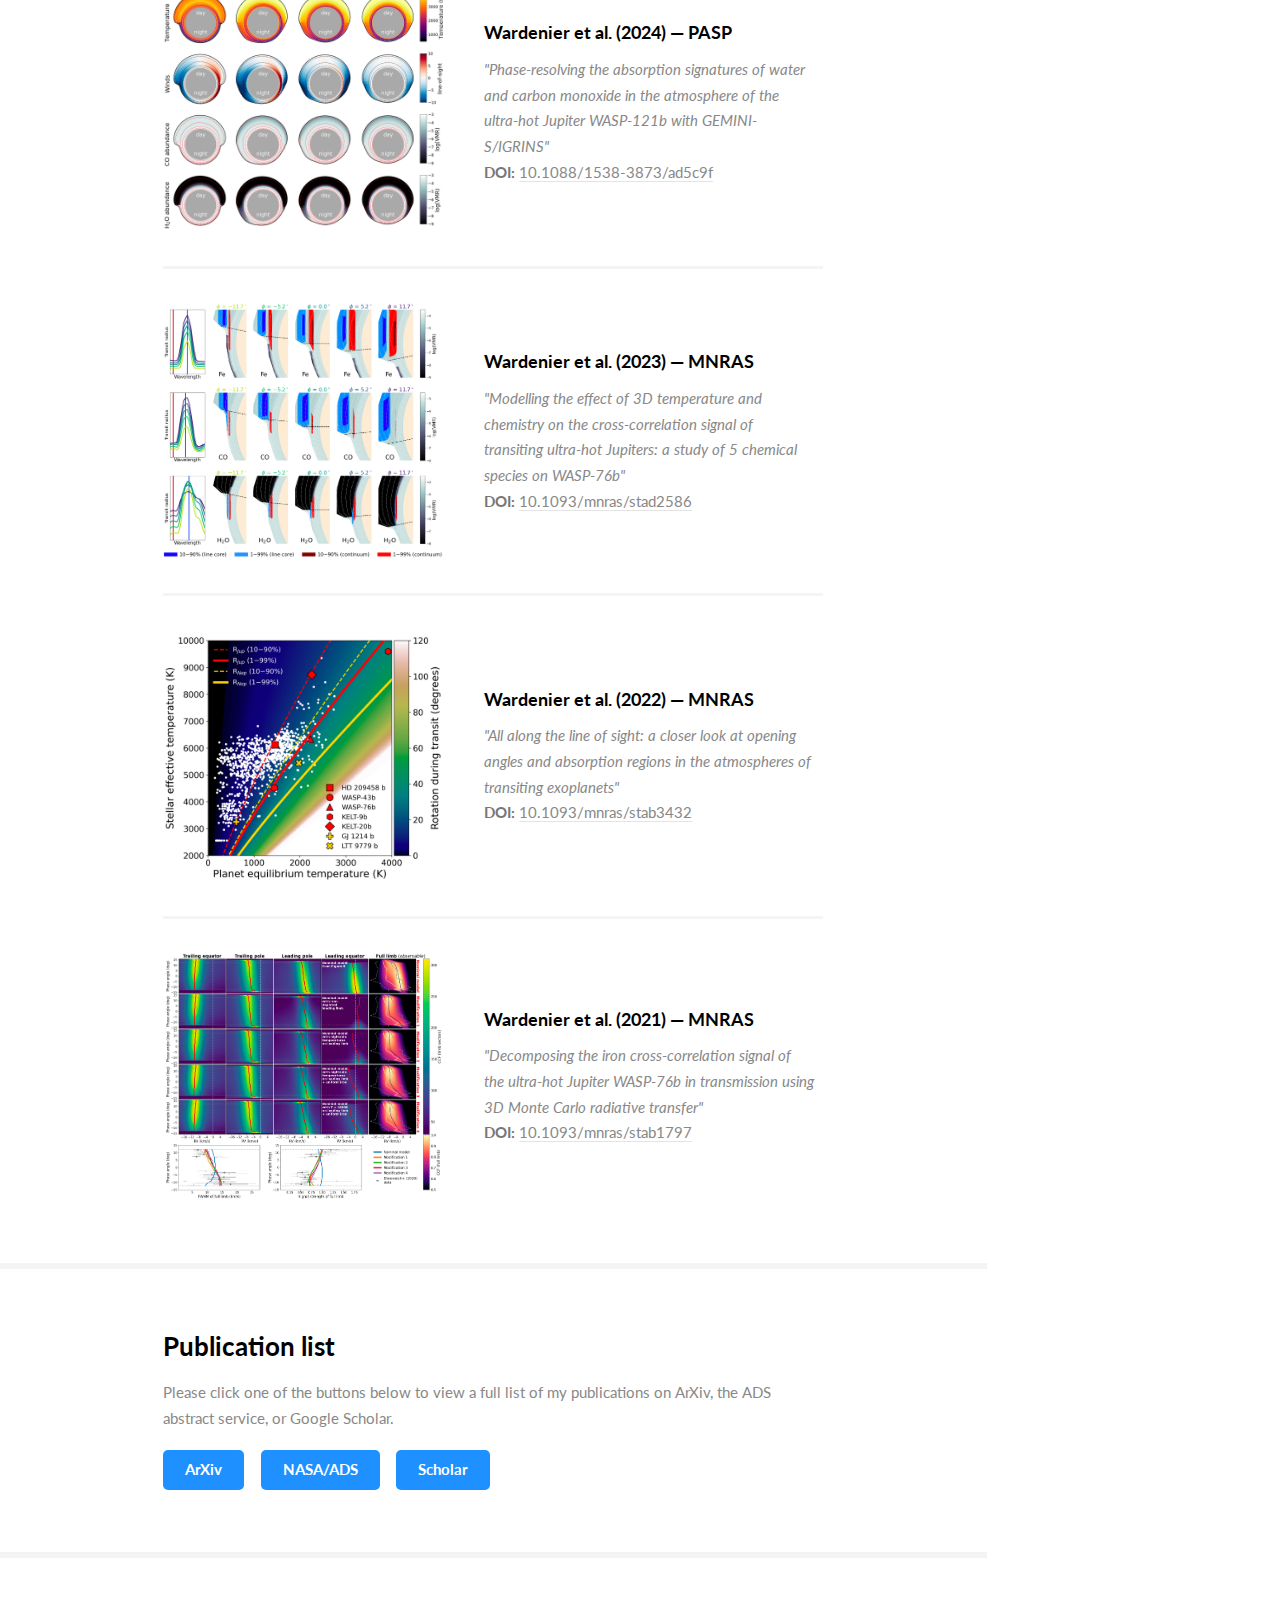
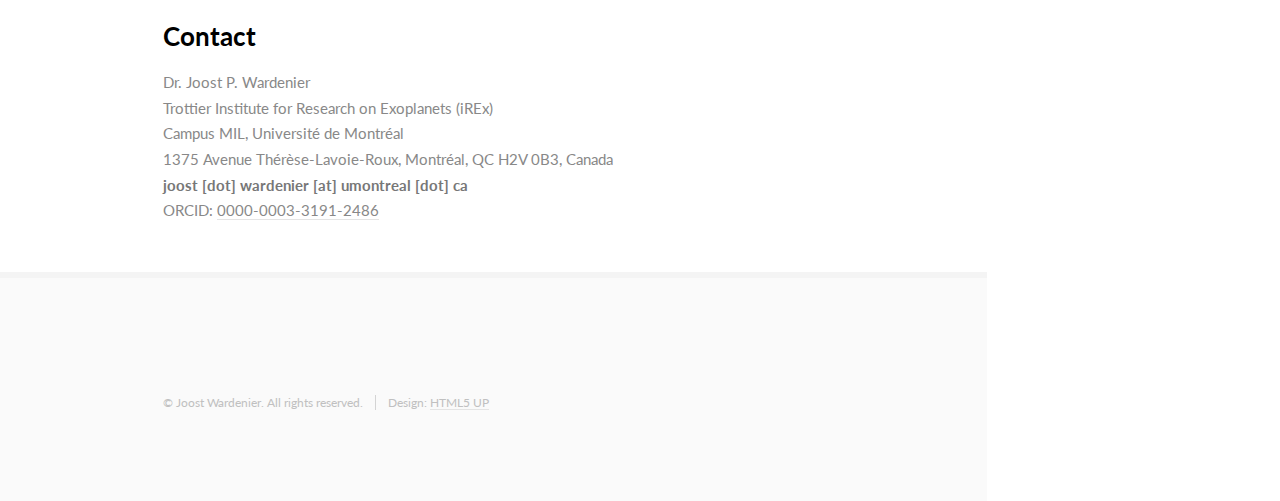
==== commit 51813204: "Update index.html" ====
--- a/index.html
+++ b/index.html
@@ -64,7 +64,7 @@
                   <a href="https://en.wikipedia.org/wiki/Hot_Jupiter#Ultra-hot_Jupiters">ultra-hot Jupiters</a>. In this context, I use a combination of computer models
 									and telescope data to bridge the gap between theory and observation. I am the PI of a JWST <a href="https://www.stsci.edu/jwst/science-execution/program-information?id=5268">cycle 3 program</a>
 									that observed the thermal phase curve of
-									WASP-76b, as well as a JWST <a href="https://www.stsci.edu/jwst/science-execution/program-information?id=6978">cycle 4 program</a> targeting the secondary eclipse of KELT-20b. Furthermore, I serve as a science-team member within the <a href="https://www.eso.org/public/teles-instr/lasilla/36/nirps/">NIRPS consortium</a>.
+									WASP-76b and a JWST <a href="https://www.stsci.edu/jwst/science-execution/program-information?id=6978">cycle 4 program</a> targeting the secondary eclipse of KELT-20b (both using the NIRSpec instrument). Furthermore, I serve as a science-team member within the <a href="https://www.eso.org/public/teles-instr/lasilla/36/nirps/">NIRPS consortium</a>.
 								  </p> Before moving to Canada, I completed my PhD in Atmospheric, Oceanic, and Planetary Physics at the University of Oxford.
 									My <a href="https://ora.ox.ac.uk/objects/uuid:b738a92e-bef1-4153-9829-dae3464c5ecd">thesis</a> was titled <i>"Exploring the 3D structure of ultra-hot Jupiters
 									using ground-based high-resolution spectroscopy"</i>. I obtained two bachelor's
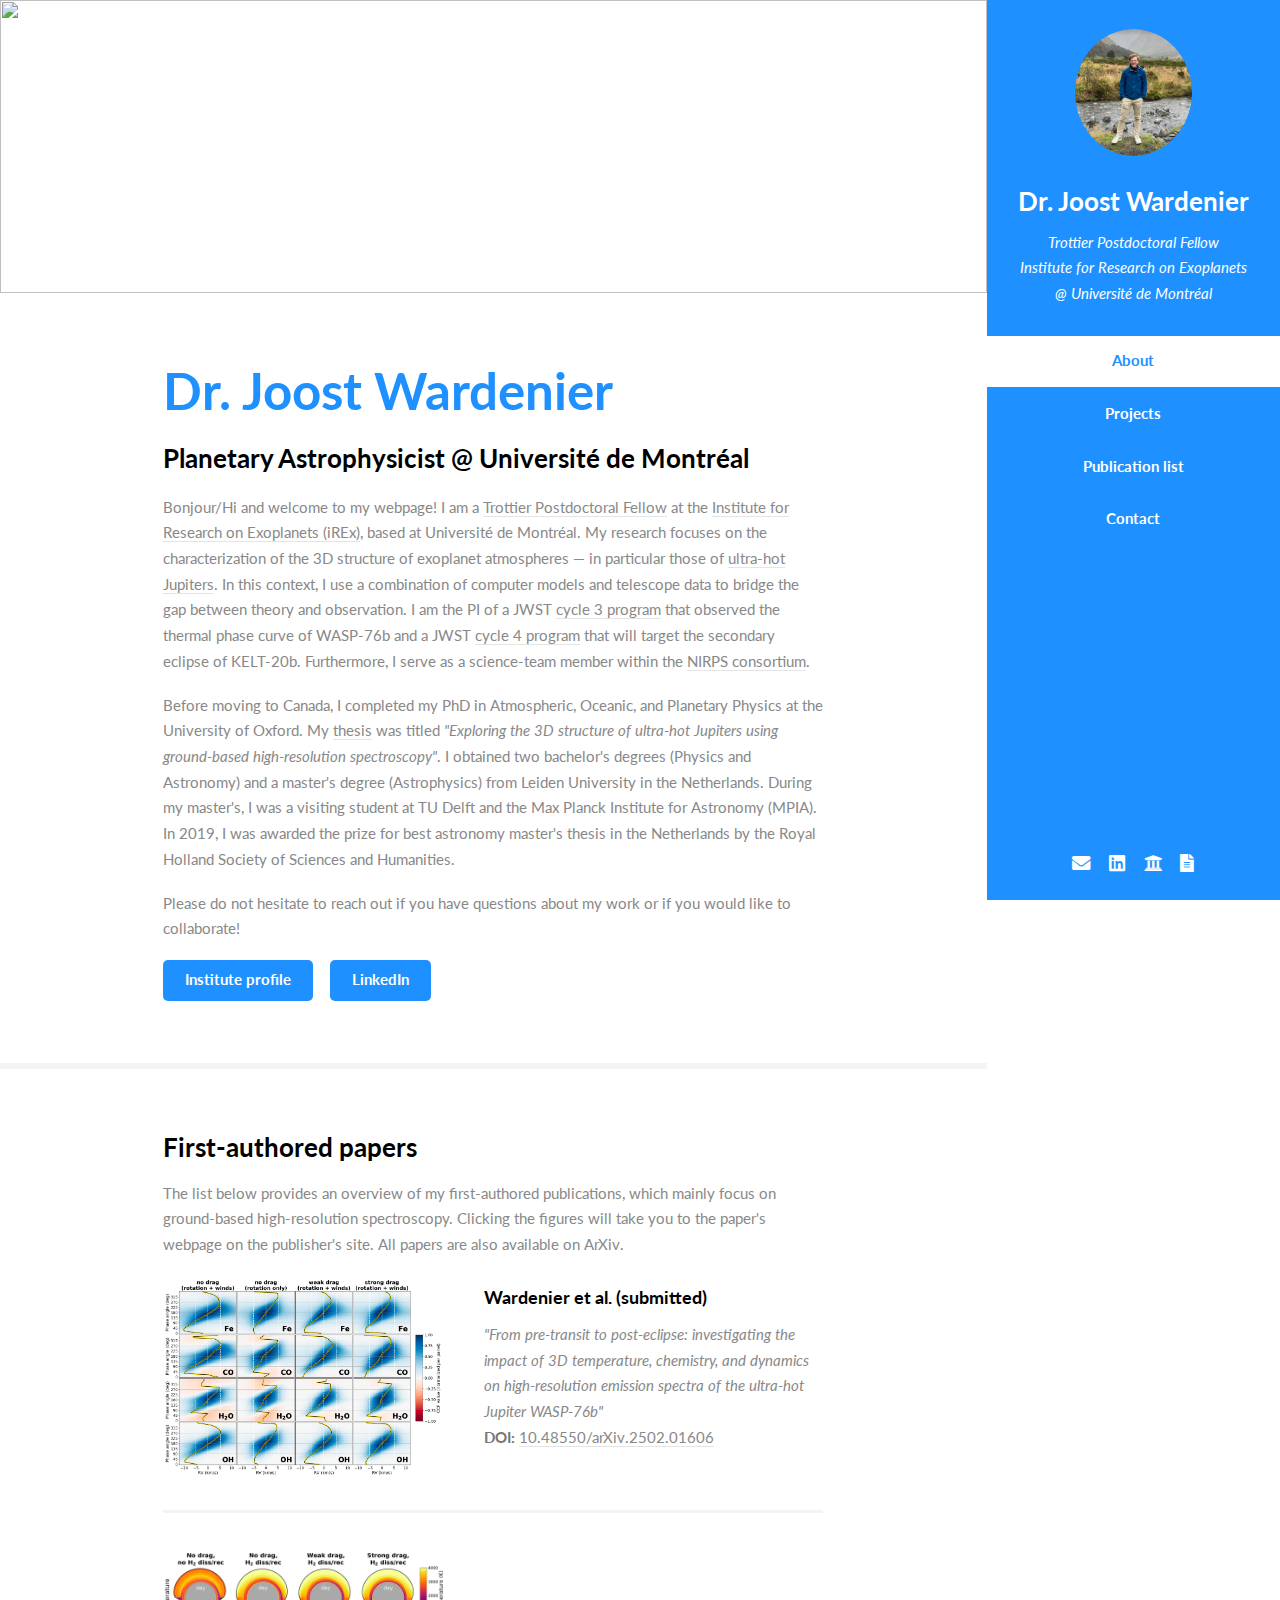
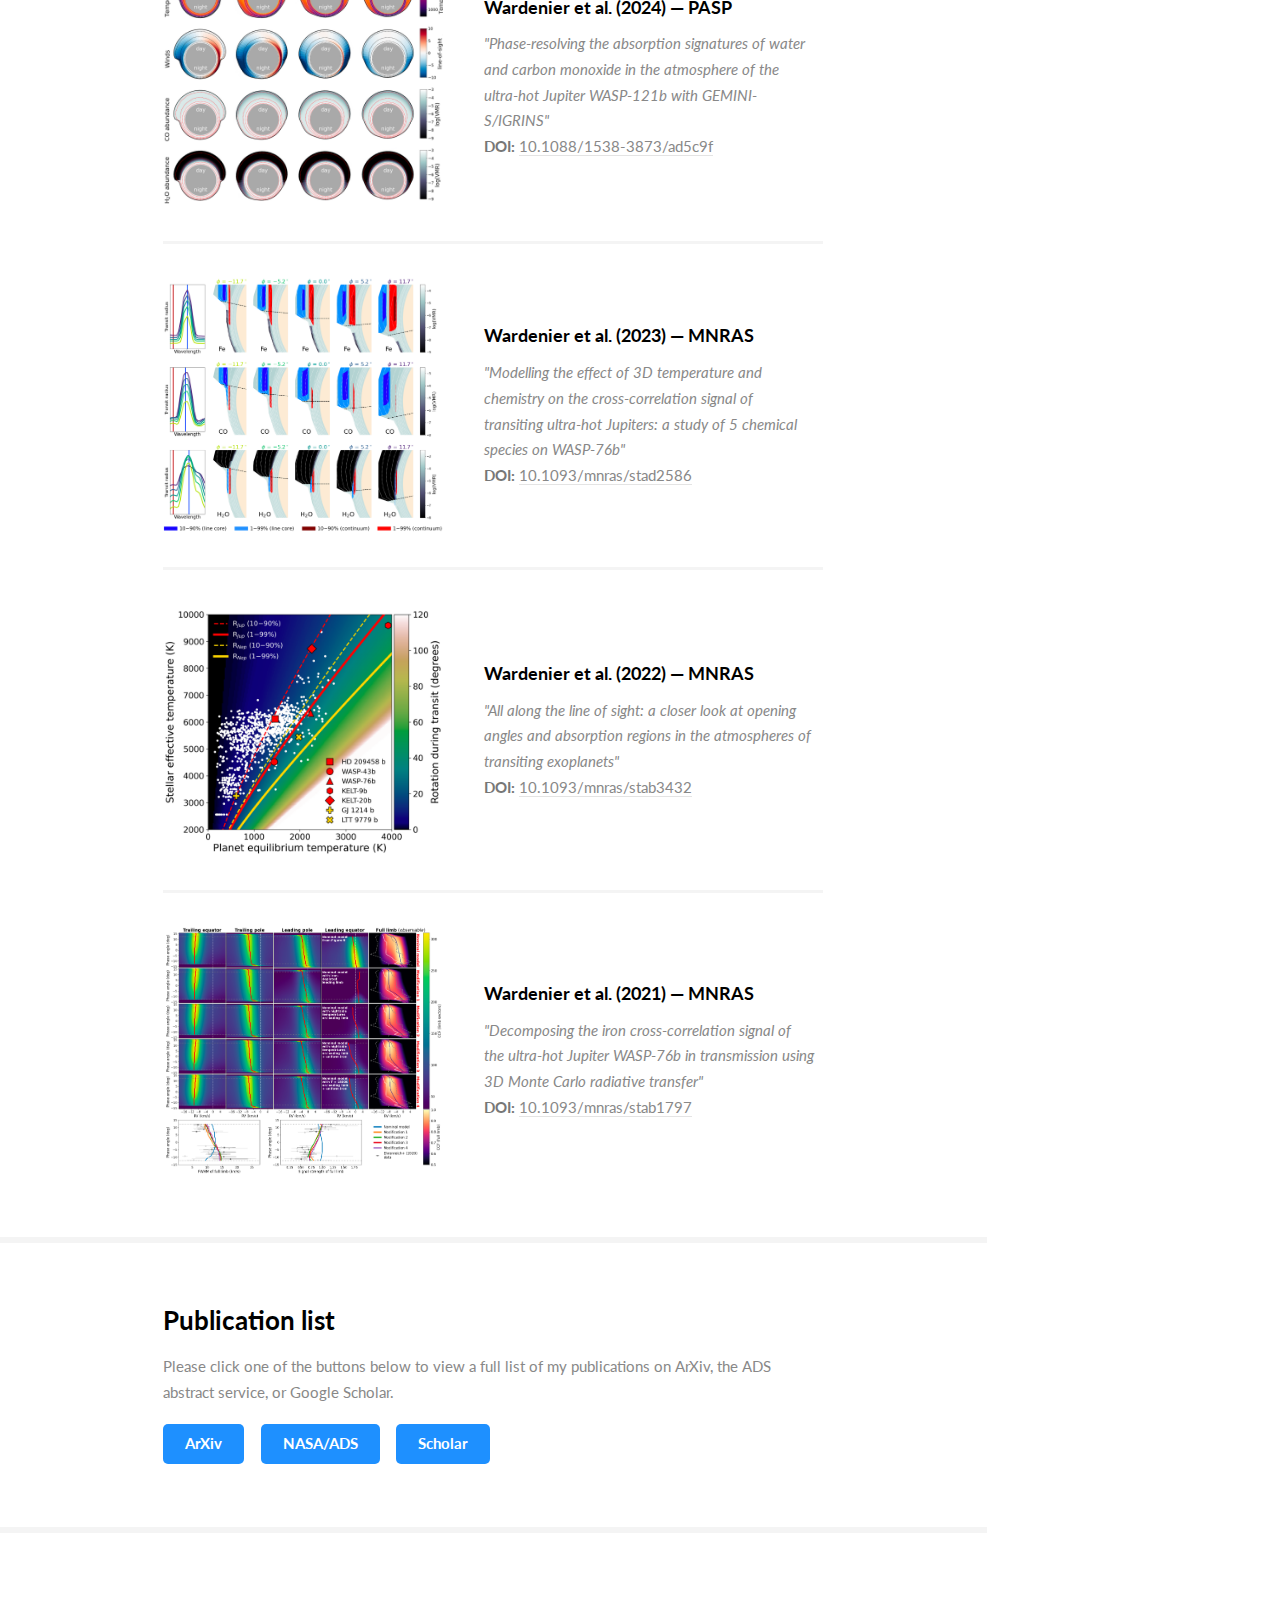
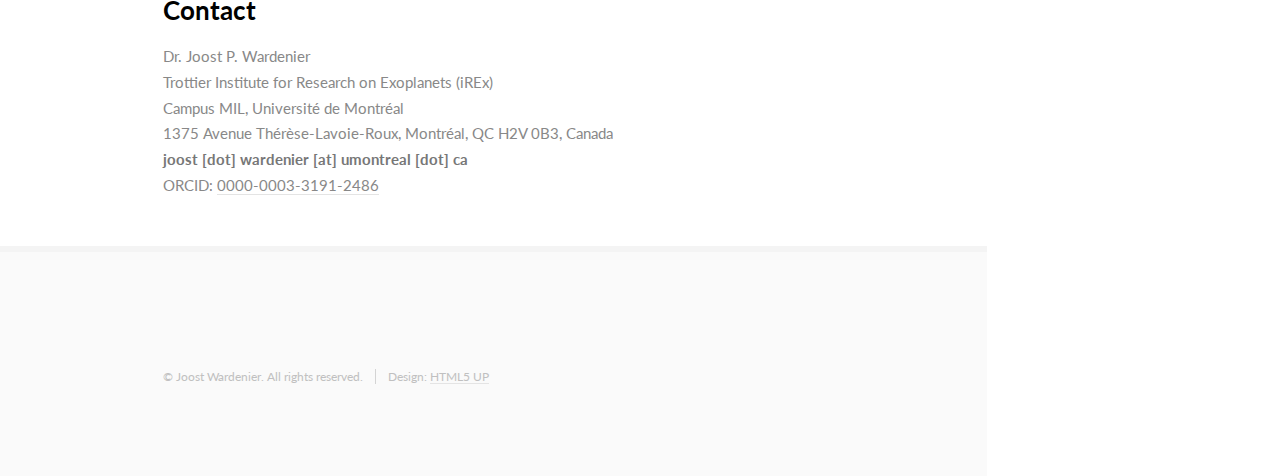
==== commit 22b296bf: "Update index.html" ====
--- a/index.html
+++ b/index.html
@@ -64,7 +64,7 @@
                   <a href="https://en.wikipedia.org/wiki/Hot_Jupiter#Ultra-hot_Jupiters">ultra-hot Jupiters</a>. In this context, I use a combination of computer models
 									and telescope data to bridge the gap between theory and observation. I am the PI of a JWST <a href="https://www.stsci.edu/jwst/science-execution/program-information?id=5268">cycle 3 program</a>
 									that observed the thermal phase curve of
-									WASP-76b and a JWST <a href="https://www.stsci.edu/jwst/science-execution/program-information?id=6978">cycle 4 program</a> targeting the secondary eclipse of KELT-20b (both using the NIRSpec instrument). Furthermore, I serve as a science-team member within the <a href="https://www.eso.org/public/teles-instr/lasilla/36/nirps/">NIRPS consortium</a>.
+									WASP-76b and a JWST <a href="https://www.stsci.edu/jwst/science-execution/program-information?id=6978">cycle 4 program</a> that will target the secondary eclipse of KELT-20b. Furthermore, I serve as a science-team member within the <a href="https://www.eso.org/public/teles-instr/lasilla/36/nirps/">NIRPS consortium</a>.
 								  </p> Before moving to Canada, I completed my PhD in Atmospheric, Oceanic, and Planetary Physics at the University of Oxford.
 									My <a href="https://ora.ox.ac.uk/objects/uuid:b738a92e-bef1-4153-9829-dae3464c5ecd">thesis</a> was titled <i>"Exploring the 3D structure of ultra-hot Jupiters
 									using ground-based high-resolution spectroscopy"</i>. I obtained two bachelor's
